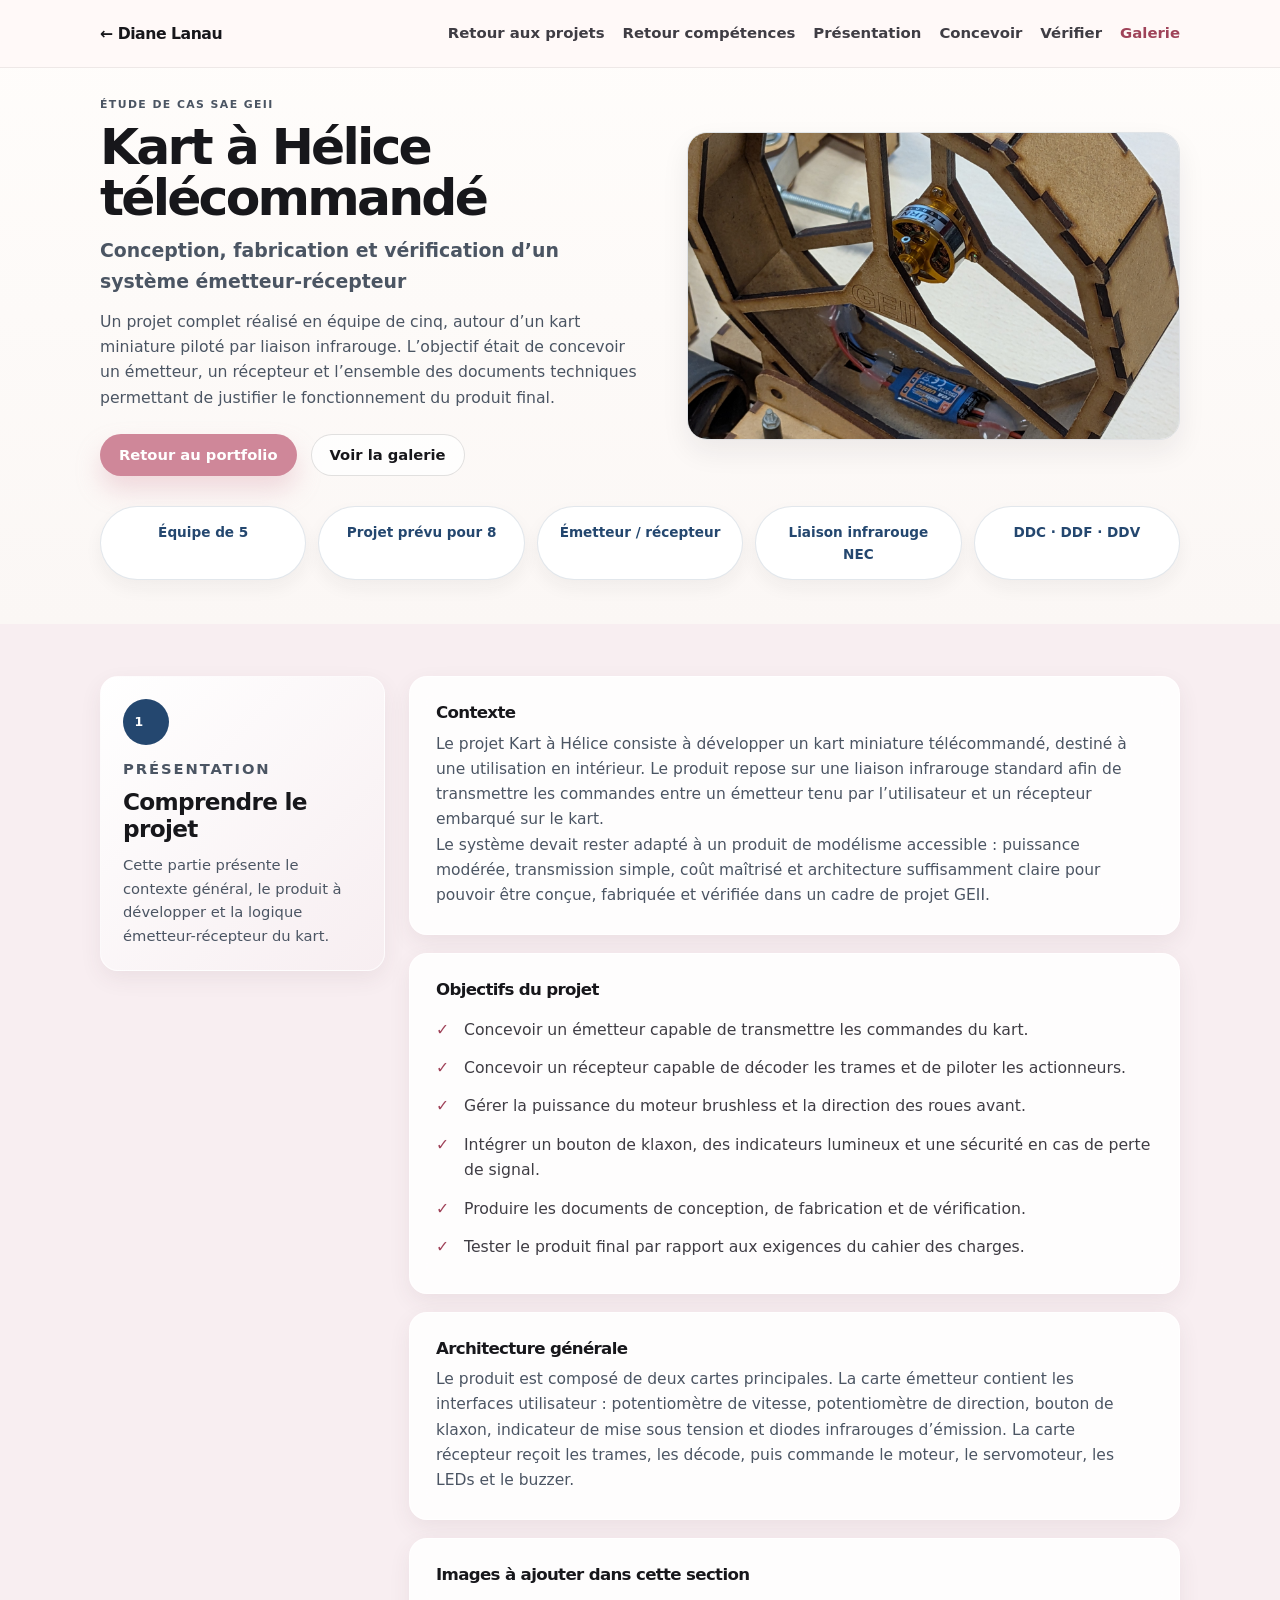
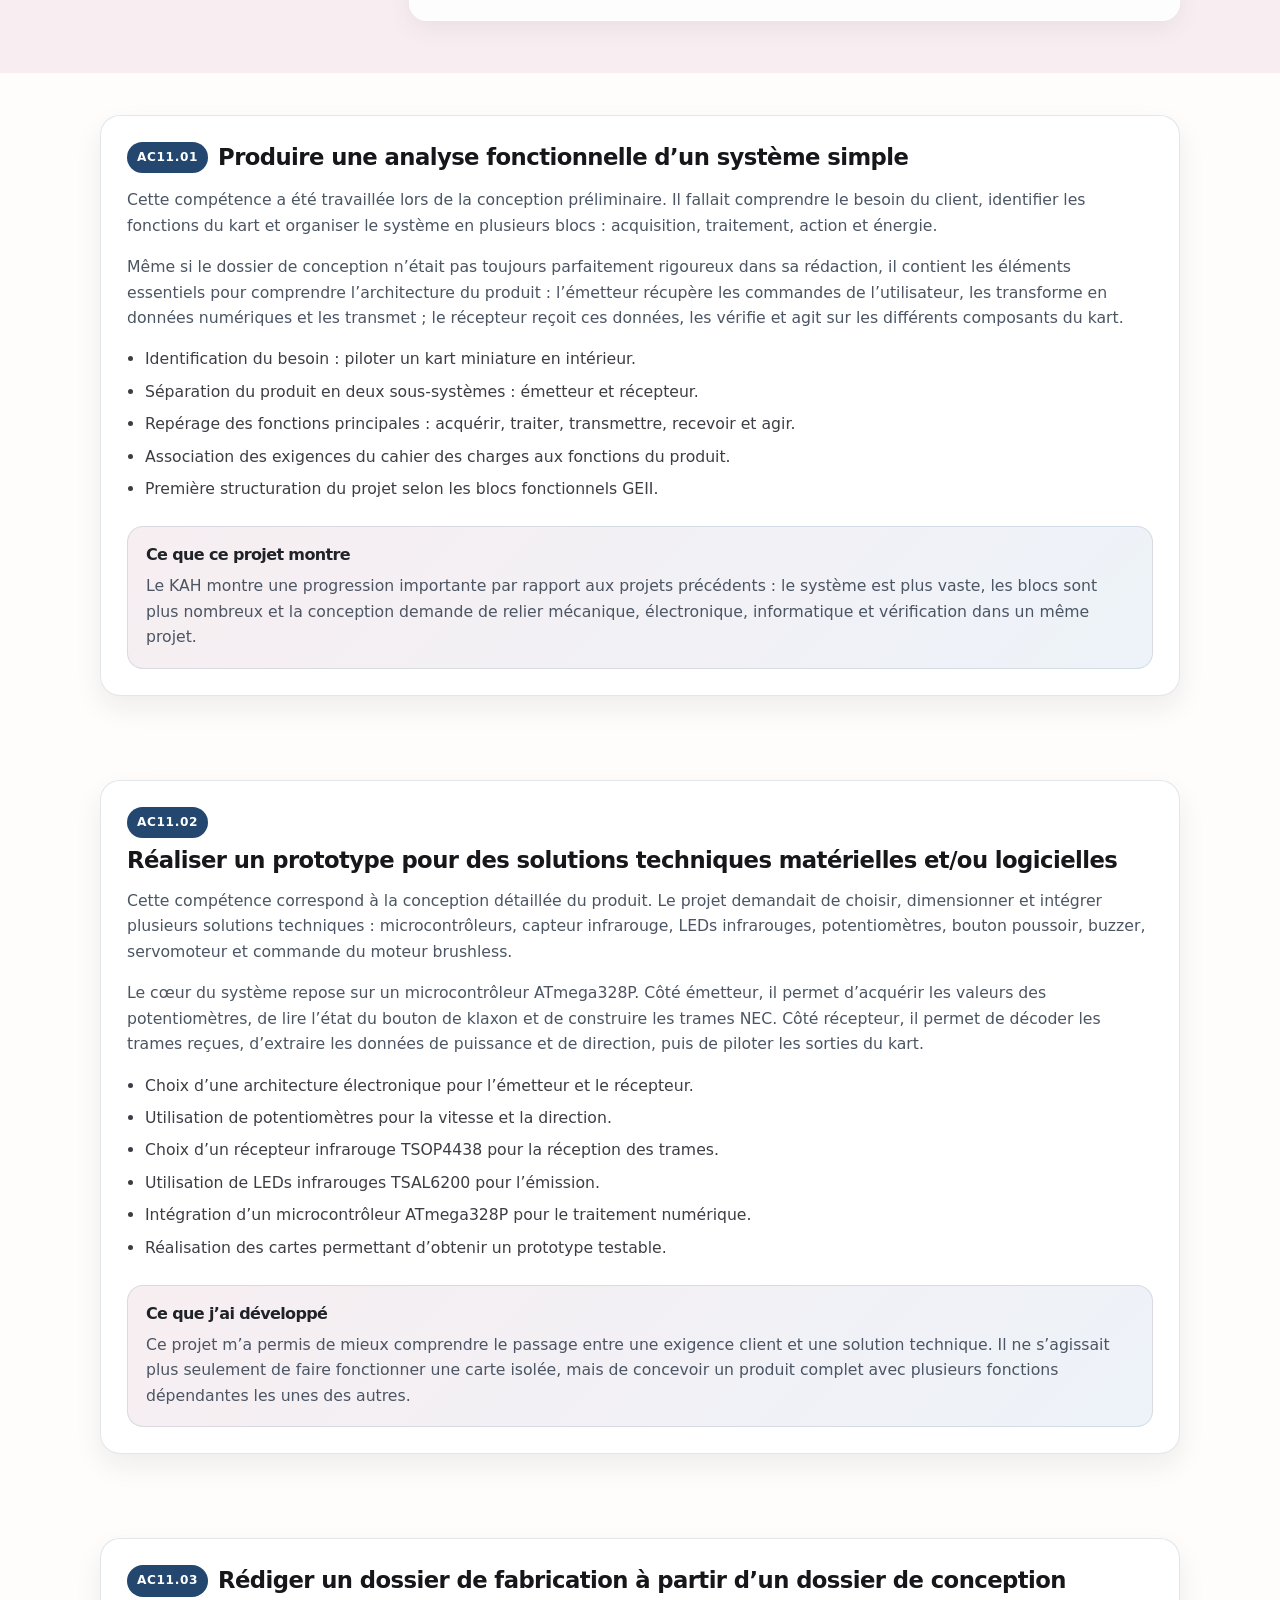
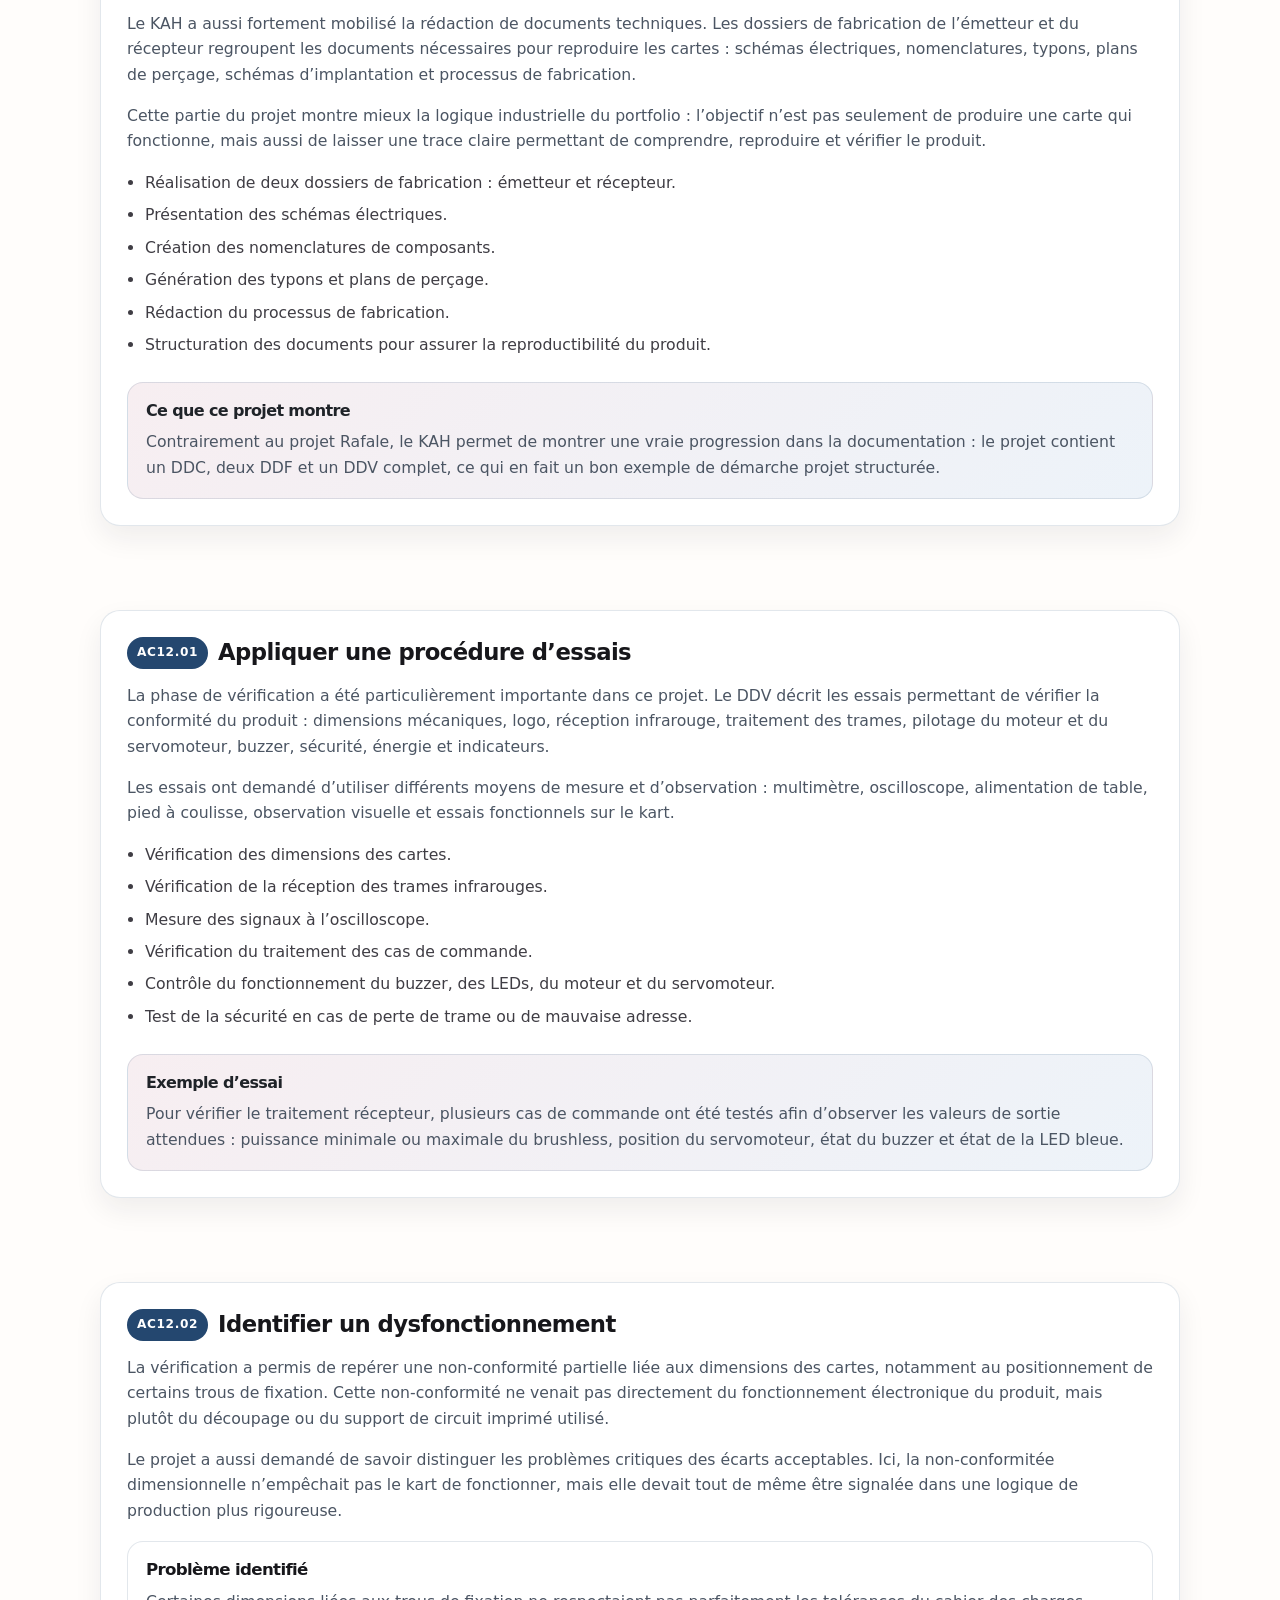
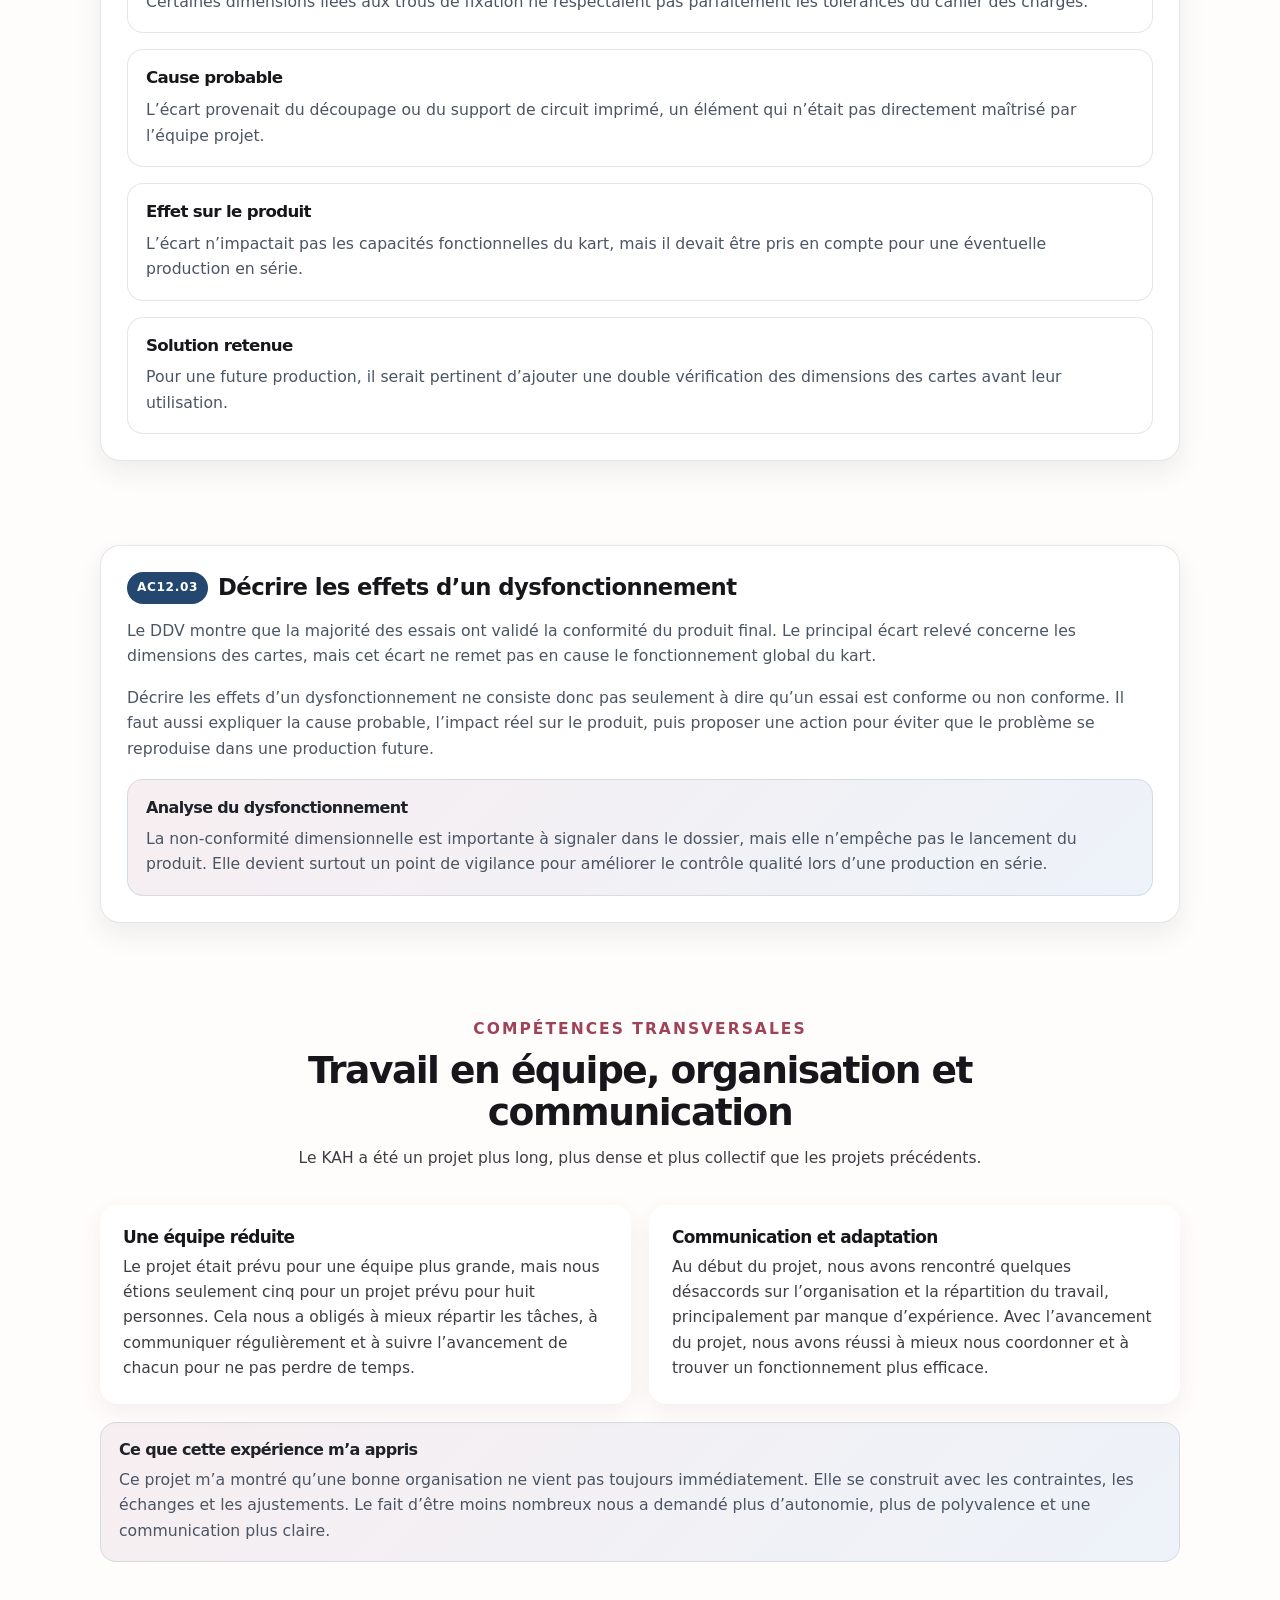
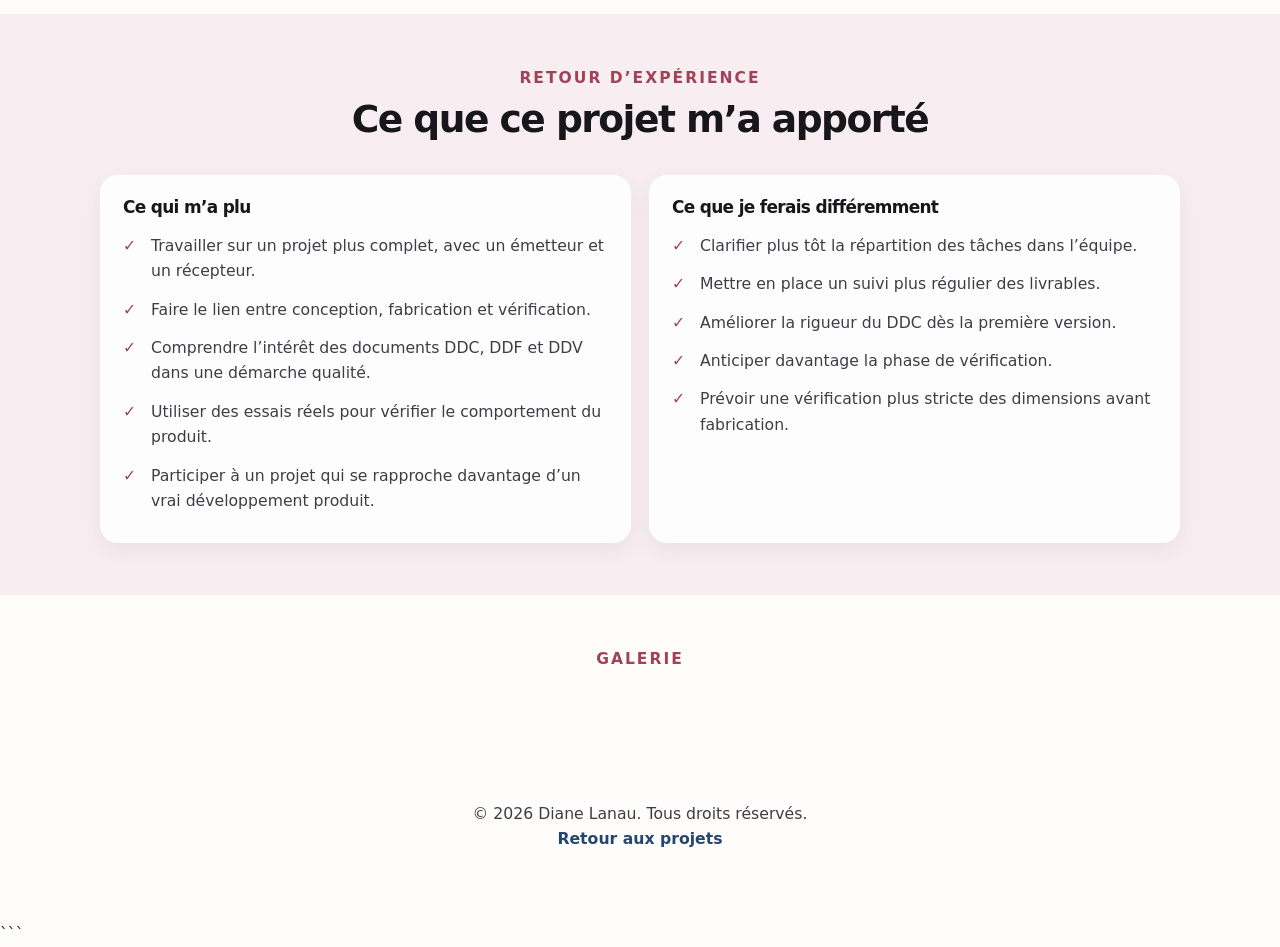
==== pages/projet-kah.html @ 077d5410 "Add files via upload" ====
﻿<!DOCTYPE html>
<html lang="fr">
<head>
  <meta charset="UTF-8" />
  <meta name="viewport" content="width=device-width, initial-scale=1.0" />
  <meta name="description" content="Projet Kart à Hélice - Portfolio Diane Lanau BUT GEII." />
  <title>Kart à Hélice | Diane Lanau</title>
  <link rel="stylesheet" href="../style.css" />
  <script defer src="../script.js"></script>

  <style>
    :root {
      --fond-page: #fffdfb;
      --fond-doux: #fbf7f5;
      --fond-carte: #ffffff;
      --rose-poudre: #d7a7b3;
      --rose-poudre-clair: #f7eef1;
      --rose-poudre-fonce: #ad6f7f;
      --bleu-geii: #24476f;
      --bleu-geii-clair: #edf3f9;
      --texte-principal: #1f2328;
      --texte-secondaire: #4b5563;
      --bordure: rgba(36, 71, 111, 0.13);
      --ombre: 0 12px 28px rgba(31, 35, 40, 0.07);
      --radius-grand: 20px;
      --radius-moyen: 16px;
    }

    html {
      scroll-behavior: smooth;
    }

    body.project-page {
      color: var(--texte-principal);
      background: var(--fond-page);
      line-height: 1.62;
    }

    .project-hero {
      padding: 96px 0 44px;
      background: linear-gradient(180deg, #fffdfb 0%, #fbf7f5 100%);
    }

    .project-hero-grid {
      align-items: center;
    }

    .project-hero h1 {
      font-size: clamp(2rem, 4vw, 3.15rem);
      line-height: 1.02;
      letter-spacing: -0.055em;
      margin-bottom: 12px;
    }

    .project-hero p {
      color: var(--texte-secondaire);
    }

    .project-cover {
      border-radius: var(--radius-grand);
      border: 1px solid var(--bordure);
      box-shadow: var(--ombre);
      max-height: 390px;
      object-fit: cover;
      width: 100%;
    }

    .summary-grid {
      margin-top: 30px;
      display: grid;
      grid-template-columns: repeat(5, minmax(0, 1fr));
      gap: 12px;
    }

    .summary-card {
      padding: 14px 16px;
      border-radius: 999px;
      background: white;
      border: 1px solid var(--bordure);
      color: var(--bleu-geii);
      font-size: 0.85rem;
      font-weight: 800;
      text-align: center;
      box-shadow: 0 8px 18px rgba(31, 35, 40, 0.05);
    }

    .case-section {
      padding: 52px 0;
    }

    .anchor-section,
    .skill-section {
      scroll-margin-top: 90px;
    }

    .case-grid {
      display: grid;
      grid-template-columns: 285px 1fr;
      gap: 24px;
      align-items: start;
    }

    .case-sidebar {
      position: sticky;
      top: 92px;
      padding: 22px;
      background: linear-gradient(135deg, #ffffff, var(--rose-poudre-clair));
    }

    .case-sidebar .number {
      display: inline-flex;
      margin-bottom: 12px;
      padding: 7px 12px;
      border-radius: 999px;
      background: var(--bleu-geii);
      color: white;
      font-weight: 900;
      font-size: 0.78rem;
      letter-spacing: 0.04em;
    }

    .case-sidebar h2 {
      font-size: clamp(1.15rem, 2vw, 1.45rem);
      line-height: 1.18;
      letter-spacing: -0.03em;
      margin-bottom: 10px;
    }

    .case-sidebar p {
      color: var(--texte-secondaire);
      font-size: 0.92rem;
    }

    .case-content {
      display: grid;
      gap: 18px;
    }

    .case-content > .card,
    .section-card {
      padding: 26px;
    }

    .case-content h3,
    .section-card h3 {
      font-size: 1.04rem;
      line-height: 1.25;
      margin-bottom: 8px;
    }

    .case-content p,
    .section-card p,
    .compact-list,
    .action-list {
      color: var(--texte-secondaire);
    }

    .section {
      padding: 42px 0;
    }

    .project-container {
      width: min(1080px, calc(100% - 36px));
      margin: 0 auto;
    }

    .section-card {
      border: 1px solid var(--bordure);
      box-shadow: var(--ombre);
      border-radius: var(--radius-grand);
      background: white;
    }

    .skill-title {
      display: flex;
      flex-wrap: wrap;
      align-items: center;
      gap: 10px;
      margin-bottom: 14px;
    }

    .skill-code {
      display: inline-flex;
      padding: 6px 10px;
      border-radius: 999px;
      background: var(--bleu-geii);
      color: white;
      font-size: 0.76rem;
      font-weight: 900;
      letter-spacing: 0.05em;
    }

    .skill-title h2 {
      font-size: clamp(1.1rem, 2vw, 1.42rem);
      letter-spacing: -0.025em;
      margin: 0;
    }

    .content-flow {
      display: grid;
      gap: 16px;
    }

    .compact-list {
      margin: 0;
      padding-left: 18px;
    }

    .compact-list li,
    .action-list li {
      margin-bottom: 7px;
    }

    .evidence-box {
      margin-top: 18px;
      padding: 18px;
      border-radius: var(--radius-moyen);
      border: 1px solid var(--bordure);
      background: linear-gradient(135deg, var(--rose-poudre-clair), var(--bleu-geii-clair));
    }

    .evidence-box h3 {
      margin: 0 0 8px;
      font-size: 1rem;
      color: var(--texte-principal);
    }

    .evidence-box p {
      margin: 0;
      color: var(--texte-secondaire);
    }

    .problem-solution {
      display: grid;
      gap: 16px;
      margin-top: 18px;
    }

    .problem-solution article {
      border: 1px solid var(--bordure);
      border-radius: var(--radius-moyen);
      padding: 18px;
      background: #fff;
    }

    .image-row,
    .image-suggestions {
      display: grid;
      grid-template-columns: repeat(3, minmax(0, 1fr));
      gap: 14px;
      margin-top: 22px;
    }

    .photo-slot {
      margin: 0;
      border-radius: var(--radius-moyen);
      overflow: hidden;
      border: 1px solid var(--bordure);
      background: #fff;
    }

    .photo-slot img {
      display: block;
      width: 100%;
      height: 150px;
      object-fit: cover;
    }

    .photo-slot figcaption {
      padding: 10px 12px;
      color: var(--texte-secondaire);
      font-size: 0.86rem;
    }

    .image-placeholder {
      min-height: 150px;
      border-radius: var(--radius-moyen);
      border: 1px dashed rgba(36, 71, 111, 0.24);
      background: linear-gradient(135deg, rgba(247, 238, 241, 0.7), rgba(237, 243, 249, 0.75));
      display: grid;
      place-items: center;
      text-align: center;
      padding: 16px;
      color: var(--texte-secondaire);
      font-size: 0.9rem;
    }

    .two-soft-columns,
    .transversal-grid,
    .retrospective-grid {
      display: grid;
      grid-template-columns: 1fr 1fr;
      gap: 18px;
    }

    .gallery {
      display: grid;
      grid-template-columns: repeat(3, minmax(0, 1fr));
      gap: 14px;
    }

    .gallery .image-placeholder {
      min-height: 170px;
    }

    .section-heading.center {
      text-align: center;
      margin-left: auto;
      margin-right: auto;
    }

    .page-footer {
      padding: 42px 0 70px;
      text-align: center;
    }

    .page-footer a {
      color: var(--bleu-geii);
      font-weight: 800;
      text-decoration: none;
    }

    .page-footer a:hover {
      color: var(--rose-poudre-fonce);
    }

    @media (max-width: 900px) {
      .case-grid,
      .image-row,
      .image-suggestions,
      .two-soft-columns,
      .transversal-grid,
      .retrospective-grid,
      .gallery,
      .summary-grid {
        grid-template-columns: 1fr;
      }

      .case-sidebar {
        position: static;
      }

      .project-hero {
        padding-top: 80px;
      }
    }
  </style>
</head>

<body class="project-page">
  <header class="site-header">
    <nav class="navbar container" aria-label="Navigation page projet">
      <a class="logo" href="../index.html#accueil">← Diane Lanau</a>

      <button class="burger" aria-label="Ouvrir le menu" aria-expanded="false">
        <span></span>
        <span></span>
        <span></span>
      </button>

      <ul class="nav-links">
        <li><a href="../index.html#projets">Retour aux projets</a></li>
        <li><a href="../index.html#competences">Retour compétences</a></li>
        <li><a href="#presentation">Présentation</a></li>
        <li><a href="#kah-ac1101">Concevoir</a></li>
        <li><a href="#kah-ac1201">Vérifier</a></li>
        <li><a href="#galerie">Galerie</a></li>
      </ul>
    </nav>
  </header>

  <main>
    <!-- =========================
         HERO PAGE PROJET
    ========================== -->
    <section class="project-hero">
      <div class="container project-hero-grid reveal">
        <div>
          <p class="eyebrow">Étude de cas SAE GEII</p>

          <h1>Kart à Hélice télécommandé</h1>

          <p class="hero-subtitle">
            Conception, fabrication et vérification d’un système émetteur-récepteur
          </p>

          <p>
            Un projet complet réalisé en équipe de cinq, autour d’un kart miniature piloté par liaison infrarouge.
            L’objectif était de concevoir un émetteur, un récepteur et l’ensemble des documents techniques
            permettant de justifier le fonctionnement du produit final.
          </p>

          <div class="hero-actions">
            <a class="btn btn-primary" href="../index.html#projets">Retour au portfolio</a>
            <a class="btn btn-secondary" href="#galerie">Voir la galerie</a>
          </div>
        </div>

        <img
          class="project-cover"
          src="../assets/images/photos/project-kart-card.jpg"
          alt="Image principale du projet Kart à Hélice"
        />
      </div>

      <div class="container summary-grid reveal">
        <div class="summary-card">Équipe de 5</div>
        <div class="summary-card">Projet prévu pour 8</div>
        <div class="summary-card">Émetteur / récepteur</div>
        <div class="summary-card">Liaison infrarouge NEC</div>
        <div class="summary-card">DDC · DDF · DDV</div>
      </div>
    </section>

    <!-- =========================
         1. PRÉSENTATION
    ========================== -->
    <section id="presentation" class="case-section">
      <div class="container case-grid reveal">
        <aside class="case-sidebar card">
          <span class="number">1</span>
          <p class="eyebrow">Présentation</p>
          <h2>Comprendre le projet</h2>
          <p>
            Cette partie présente le contexte général, le produit à développer
            et la logique émetteur-récepteur du kart.
          </p>
        </aside>

        <div class="case-content">
          <article class="card">
            <h3>Contexte</h3>

            <p>
              Le projet Kart à Hélice consiste à développer un kart miniature télécommandé, destiné à une utilisation
              en intérieur. Le produit repose sur une liaison infrarouge standard afin de transmettre les commandes
              entre un émetteur tenu par l’utilisateur et un récepteur embarqué sur le kart.
            </p>

            <p>
              Le système devait rester adapté à un produit de modélisme accessible : puissance modérée, transmission
              simple, coût maîtrisé et architecture suffisamment claire pour pouvoir être conçue, fabriquée et vérifiée
              dans un cadre de projet GEII.
            </p>
          </article>

          <article class="card">
            <h3>Objectifs du projet</h3>

            <ul class="action-list">
              <li>Concevoir un émetteur capable de transmettre les commandes du kart.</li>
              <li>Concevoir un récepteur capable de décoder les trames et de piloter les actionneurs.</li>
              <li>Gérer la puissance du moteur brushless et la direction des roues avant.</li>
              <li>Intégrer un bouton de klaxon, des indicateurs lumineux et une sécurité en cas de perte de signal.</li>
              <li>Produire les documents de conception, de fabrication et de vérification.</li>
              <li>Tester le produit final par rapport aux exigences du cahier des charges.</li>
            </ul>
          </article>

          <article class="card">
            <h3>Architecture générale</h3>

            <p>
              Le produit est composé de deux cartes principales. La carte émetteur contient les interfaces utilisateur :
              potentiomètre de vitesse, potentiomètre de direction, bouton de klaxon, indicateur de mise sous tension
              et diodes infrarouges d’émission. La carte récepteur reçoit les trames, les décode, puis commande
              le moteur, le servomoteur, les LEDs et le buzzer.
            </p>
          </article>

          <article class="card">
            <h3>Images à ajouter dans cette section</h3>

            
          </article>
        </div>
      </div>
    </section>

    <!-- =========================
         AC11.01
    ========================== -->
    <section class="section skill-section" id="kah-ac1101">
      <div class="project-container">
        <article class="section-card">
          <div class="skill-title">
            <span class="skill-code">AC11.01</span>
            <h2>Produire une analyse fonctionnelle d’un système simple</h2>
          </div>

          <div class="content-flow">
            <p>
              Cette compétence a été travaillée lors de la conception préliminaire. Il fallait comprendre
              le besoin du client, identifier les fonctions du kart et organiser le système en plusieurs blocs :
              acquisition, traitement, action et énergie.
            </p>

            <p>
              Même si le dossier de conception n’était pas toujours parfaitement rigoureux dans sa rédaction,
              il contient les éléments essentiels pour comprendre l’architecture du produit : l’émetteur récupère
              les commandes de l’utilisateur, les transforme en données numériques et les transmet ; le récepteur
              reçoit ces données, les vérifie et agit sur les différents composants du kart.
            </p>

            <ul class="compact-list">
              <li>Identification du besoin : piloter un kart miniature en intérieur.</li>
              <li>Séparation du produit en deux sous-systèmes : émetteur et récepteur.</li>
              <li>Repérage des fonctions principales : acquérir, traiter, transmettre, recevoir et agir.</li>
              <li>Association des exigences du cahier des charges aux fonctions du produit.</li>
              <li>Première structuration du projet selon les blocs fonctionnels GEII.</li>
            </ul>
          </div>

          <div class="evidence-box">
            <h3>Ce que ce projet montre</h3>

            <p>
              Le KAH montre une progression importante par rapport aux projets précédents : le système est plus vaste,
              les blocs sont plus nombreux et la conception demande de relier mécanique, électronique, informatique
              et vérification dans un même projet.
            </p>
          </div>

         
        </article>
      </div>
    </section>

    <!-- =========================
         AC11.02
    ========================== -->
    <section class="section skill-section" id="kah-ac1102">
      <div class="project-container">
        <article class="section-card">
          <div class="skill-title">
            <span class="skill-code">AC11.02</span>
            <h2>Réaliser un prototype pour des solutions techniques matérielles et/ou logicielles</h2>
          </div>

          <div class="content-flow">
            <p>
              Cette compétence correspond à la conception détaillée du produit. Le projet demandait de choisir,
              dimensionner et intégrer plusieurs solutions techniques : microcontrôleurs, capteur infrarouge,
              LEDs infrarouges, potentiomètres, bouton poussoir, buzzer, servomoteur et commande du moteur brushless.
            </p>

            <p>
              Le cœur du système repose sur un microcontrôleur ATmega328P. Côté émetteur, il permet d’acquérir
              les valeurs des potentiomètres, de lire l’état du bouton de klaxon et de construire les trames NEC.
              Côté récepteur, il permet de décoder les trames reçues, d’extraire les données de puissance et de direction,
              puis de piloter les sorties du kart.
            </p>

            <ul class="compact-list">
              <li>Choix d’une architecture électronique pour l’émetteur et le récepteur.</li>
              <li>Utilisation de potentiomètres pour la vitesse et la direction.</li>
              <li>Choix d’un récepteur infrarouge TSOP4438 pour la réception des trames.</li>
              <li>Utilisation de LEDs infrarouges TSAL6200 pour l’émission.</li>
              <li>Intégration d’un microcontrôleur ATmega328P pour le traitement numérique.</li>
              <li>Réalisation des cartes permettant d’obtenir un prototype testable.</li>
            </ul>
          </div>

          <div class="evidence-box">
            <h3>Ce que j’ai développé</h3>

            <p>
              Ce projet m’a permis de mieux comprendre le passage entre une exigence client et une solution technique.
              Il ne s’agissait plus seulement de faire fonctionner une carte isolée, mais de concevoir un produit complet
              avec plusieurs fonctions dépendantes les unes des autres.
            </p>
          </div>

          
        </article>
      </div>
    </section>

    <!-- =========================
         AC11.03
    ========================== -->
    <section class="section skill-section" id="kah-ac1103">
      <div class="project-container">
        <article class="section-card">
          <div class="skill-title">
            <span class="skill-code">AC11.03</span>
            <h2>Rédiger un dossier de fabrication à partir d’un dossier de conception</h2>
          </div>

          <div class="content-flow">
            <p>
              Le KAH a aussi fortement mobilisé la rédaction de documents techniques. Les dossiers de fabrication
              de l’émetteur et du récepteur regroupent les documents nécessaires pour reproduire les cartes :
              schémas électriques, nomenclatures, typons, plans de perçage, schémas d’implantation et processus
              de fabrication.
            </p>

            <p>
              Cette partie du projet montre mieux la logique industrielle du portfolio : l’objectif n’est pas seulement
              de produire une carte qui fonctionne, mais aussi de laisser une trace claire permettant de comprendre,
              reproduire et vérifier le produit.
            </p>

            <ul class="compact-list">
              <li>Réalisation de deux dossiers de fabrication : émetteur et récepteur.</li>
              <li>Présentation des schémas électriques.</li>
              <li>Création des nomenclatures de composants.</li>
              <li>Génération des typons et plans de perçage.</li>
              <li>Rédaction du processus de fabrication.</li>
              <li>Structuration des documents pour assurer la reproductibilité du produit.</li>
            </ul>
          </div>

          <div class="evidence-box">
            <h3>Ce que ce projet montre</h3>

            <p>
              Contrairement au projet Rafale, le KAH permet de montrer une vraie progression dans la documentation :
              le projet contient un DDC, deux DDF et un DDV complet, ce qui en fait un bon exemple de démarche projet
              structurée.
            </p>
          </div>

          
        </article>
      </div>
    </section>

    <!-- =========================
         AC12.01
    ========================== -->
    <section class="section skill-section" id="kah-ac1201">
      <div class="project-container">
        <article class="section-card">
          <div class="skill-title">
            <span class="skill-code">AC12.01</span>
            <h2>Appliquer une procédure d’essais</h2>
          </div>

          <div class="content-flow">
            <p>
              La phase de vérification a été particulièrement importante dans ce projet. Le DDV décrit les essais
              permettant de vérifier la conformité du produit : dimensions mécaniques, logo, réception infrarouge,
              traitement des trames, pilotage du moteur et du servomoteur, buzzer, sécurité, énergie et indicateurs.
            </p>

            <p>
              Les essais ont demandé d’utiliser différents moyens de mesure et d’observation : multimètre,
              oscilloscope, alimentation de table, pied à coulisse, observation visuelle et essais fonctionnels
              sur le kart.
            </p>

            <ul class="compact-list">
              <li>Vérification des dimensions des cartes.</li>
              <li>Vérification de la réception des trames infrarouges.</li>
              <li>Mesure des signaux à l’oscilloscope.</li>
              <li>Vérification du traitement des cas de commande.</li>
              <li>Contrôle du fonctionnement du buzzer, des LEDs, du moteur et du servomoteur.</li>
              <li>Test de la sécurité en cas de perte de trame ou de mauvaise adresse.</li>
            </ul>
          </div>

          <div class="evidence-box">
            <h3>Exemple d’essai</h3>

            <p>
              Pour vérifier le traitement récepteur, plusieurs cas de commande ont été testés afin d’observer
              les valeurs de sortie attendues : puissance minimale ou maximale du brushless, position du servomoteur,
              état du buzzer et état de la LED bleue.
            </p>
          </div>

          
        </article>
      </div>
    </section>

    <!-- =========================
         AC12.02
    ========================== -->
    <section class="section skill-section" id="kah-ac1202">
      <div class="project-container">
        <article class="section-card">
          <div class="skill-title">
            <span class="skill-code">AC12.02</span>
            <h2>Identifier un dysfonctionnement</h2>
          </div>

          <div class="content-flow">
            <p>
              La vérification a permis de repérer une non-conformité partielle liée aux dimensions des cartes,
              notamment au positionnement de certains trous de fixation. Cette non-conformité ne venait pas
              directement du fonctionnement électronique du produit, mais plutôt du découpage ou du support
              de circuit imprimé utilisé.
            </p>

            <p>
              Le projet a aussi demandé de savoir distinguer les problèmes critiques des écarts acceptables.
              Ici, la non-conformitée dimensionnelle n’empêchait pas le kart de fonctionner, mais elle devait
              tout de même être signalée dans une logique de production plus rigoureuse.
            </p>
          </div>

          <div class="problem-solution">
            <article>
              <h3>Problème identifié</h3>

              <p>
                Certaines dimensions liées aux trous de fixation ne respectaient pas parfaitement les tolérances
                du cahier des charges.
              </p>
            </article>

            <article>
              <h3>Cause probable</h3>

              <p>
                L’écart provenait du découpage ou du support de circuit imprimé, un élément qui n’était pas directement
                maîtrisé par l’équipe projet.
              </p>
            </article>

            <article>
              <h3>Effet sur le produit</h3>

              <p>
                L’écart n’impactait pas les capacités fonctionnelles du kart, mais il devait être pris en compte
                pour une éventuelle production en série.
              </p>
            </article>

            <article>
              <h3>Solution retenue</h3>

              <p>
                Pour une future production, il serait pertinent d’ajouter une double vérification des dimensions
                des cartes avant leur utilisation.
              </p>
            </article>
          </div>

          
        </article>
      </div>
    </section>

    <!-- =========================
         AC12.03
    ========================== -->
    <section class="section skill-section" id="kah-ac1203">
      <div class="project-container">
        <article class="section-card">
          <div class="skill-title">
            <span class="skill-code">AC12.03</span>
            <h2>Décrire les effets d’un dysfonctionnement</h2>
          </div>

          <div class="content-flow">
            <p>
              Le DDV montre que la majorité des essais ont validé la conformité du produit final. Le principal écart
              relevé concerne les dimensions des cartes, mais cet écart ne remet pas en cause le fonctionnement global
              du kart.
            </p>

            <p>
              Décrire les effets d’un dysfonctionnement ne consiste donc pas seulement à dire qu’un essai est conforme
              ou non conforme. Il faut aussi expliquer la cause probable, l’impact réel sur le produit, puis proposer
              une action pour éviter que le problème se reproduise dans une production future.
            </p>
          </div>

          <div class="evidence-box">
            <h3>Analyse du dysfonctionnement</h3>

            <p>
              La non-conformité dimensionnelle est importante à signaler dans le dossier, mais elle n’empêche pas
              le lancement du produit. Elle devient surtout un point de vigilance pour améliorer le contrôle qualité
              lors d’une production en série.
            </p>
          </div>
        </article>
      </div>
    </section>

    <!-- =========================
         COMPÉTENCES TRANSVERSALES
    ========================== -->
    <section class="case-section" id="competences-transversales">
      <div class="container reveal">
        <div class="section-heading center">
          <p class="eyebrow">Compétences transversales</p>

          <h2>Travail en équipe, organisation et communication</h2>

          <p>
            Le KAH a été un projet plus long, plus dense et plus collectif que les projets précédents.
          </p>
        </div>

        <div class="transversal-grid">
          <article class="card">
            <h3>Une équipe réduite</h3>

            <p>
              Le projet était prévu pour une équipe plus grande, mais nous étions seulement cinq pour un projet prévu
              pour huit personnes. Cela nous a obligés à mieux répartir les tâches, à communiquer régulièrement
              et à suivre l’avancement de chacun pour ne pas perdre de temps.
            </p>
          </article>

          <article class="card">
            <h3>Communication et adaptation</h3>

            <p>
              Au début du projet, nous avons rencontré quelques désaccords sur l’organisation et la répartition du travail,
              principalement par manque d’expérience. Avec l’avancement du projet, nous avons réussi à mieux nous coordonner
              et à trouver un fonctionnement plus efficace.
            </p>
          </article>
        </div>

        <div class="evidence-box">
          <h3>Ce que cette expérience m’a appris</h3>

          <p>
            Ce projet m’a montré qu’une bonne organisation ne vient pas toujours immédiatement. Elle se construit avec
            les contraintes, les échanges et les ajustements. Le fait d’être moins nombreux nous a demandé plus d’autonomie,
            plus de polyvalence et une communication plus claire.
          </p>
        </div>
      </div>
    </section>

    <!-- =========================
         RETOUR D'EXPÉRIENCE
    ========================== -->
    <section class="case-section" id="retour-experience">
      <div class="container reveal">
        <div class="section-heading center">
          <p class="eyebrow">Retour d’expérience</p>

          <h2>Ce que ce projet m’a apporté</h2>
        </div>

        <div class="retrospective-grid">
          <article class="card">
            <h3>Ce qui m’a plu</h3>

            <ul class="action-list">
              <li>Travailler sur un projet plus complet, avec un émetteur et un récepteur.</li>
              <li>Faire le lien entre conception, fabrication et vérification.</li>
              <li>Comprendre l’intérêt des documents DDC, DDF et DDV dans une démarche qualité.</li>
              <li>Utiliser des essais réels pour vérifier le comportement du produit.</li>
              <li>Participer à un projet qui se rapproche davantage d’un vrai développement produit.</li>
            </ul>
          </article>

          <article class="card">
            <h3>Ce que je ferais différemment</h3>

            <ul class="action-list">
              <li>Clarifier plus tôt la répartition des tâches dans l’équipe.</li>
              <li>Mettre en place un suivi plus régulier des livrables.</li>
              <li>Améliorer la rigueur du DDC dès la première version.</li>
              <li>Anticiper davantage la phase de vérification.</li>
              <li>Prévoir une vérification plus stricte des dimensions avant fabrication.</li>
            </ul>
          </article>
        </div>
      </div>
    </section>

    <!-- =========================
         GALERIE
    ========================== -->
    <section class="case-section" id="galerie">
      <div class="container reveal">
        <div class="section-heading center">
          <p class="eyebrow">Galerie</p>

        

         
        </div>

      </div>
    </section>
  </main>

  <footer class="page-footer">
    <div class="container">
      <p>&copy; 2026 Diane Lanau. Tous droits réservés.</p>
      <p><a href="../index.html#projets">Retour aux projets</a></p>
    </div>
  </footer>
</body>
</html>

```
---- style.css ----
/* =========================================================
   PORTFOLIO DIANE LANAU
   Fichier CSS principal
   Pour modifier les couleurs du site, change les variables ci-dessous.
========================================================= */

:root {
  --bg: #fff8f7;
  --bg-soft: #f9eef1;
  --card: #ffffff;
  --accent: #d89aaa;
  --accent-dark: #b8667a;
  --blue-geii: #245a9b;
  --text: #26252a;
  --muted: #6f6a72;
  --line: rgba(38, 37, 42, 0.10);
  --shadow: 0 18px 45px rgba(74, 48, 63, 0.12);
  --shadow-soft: 0 12px 28px rgba(74, 48, 63, 0.08);
  --radius: 24px;
  --radius-small: 16px;
  --container: 1120px;
  --header-height: 78px;
}

* {
  box-sizing: border-box;
  margin: 0;
  padding: 0;
}

html {
  scroll-behavior: smooth;
  scroll-padding-top: calc(var(--header-height) + 20px);
}

body {
  font-family: Inter, ui-sans-serif, system-ui, -apple-system, BlinkMacSystemFont, "Segoe UI", sans-serif;
  color: var(--text);
  background: var(--bg);
  line-height: 1.65;
  overflow-x: hidden;
}

img {
  display: block;
  width: 100%;
  height: auto;
}

a {
  color: inherit;
  text-decoration: none;
}

p {
  color: var(--muted);
}

.container {
  width: min(100% - 40px, var(--container));
  margin-inline: auto;
}

.section-padding {
  padding: 110px 0;
}

.soft-bg {
  background: linear-gradient(180deg, rgba(249, 238, 241, 0.75), rgba(255, 248, 247, 0.95));
}

.card {
  background: rgba(255, 255, 255, 0.86);
  border: 1px solid rgba(255, 255, 255, 0.70);
  border-radius: var(--radius);
  box-shadow: var(--shadow-soft);
  padding: 28px;
  backdrop-filter: blur(14px);
}

.card:hover {
  transform: translateY(-4px);
  box-shadow: var(--shadow);
}

.card,
.btn,
.text-link,
.gallery-item img,
.back-to-top {
  transition: transform 0.25s ease, box-shadow 0.25s ease, background 0.25s ease, color 0.25s ease;
}

.site-header {
  position: fixed;
  top: 0;
  left: 0;
  width: 100%;
  height: var(--header-height);
  z-index: 1000;
  border-bottom: 1px solid rgba(38, 37, 42, 0.08);
  background: rgba(255, 248, 247, 0.86);
  backdrop-filter: blur(18px);
}

.navbar {
  height: 100%;
  display: flex;
  align-items: center;
  justify-content: space-between;
  gap: 24px;
}

.logo {
  font-weight: 800;
  letter-spacing: -0.03em;
  color: var(--text);
}

.nav-links {
  display: flex;
  align-items: center;
  gap: 18px;
  list-style: none;
  font-size: 0.93rem;
}

.nav-links a {
  color: var(--muted);
  font-weight: 600;
}

.nav-links a:hover,
.nav-links a.active {
  color: var(--accent-dark);
}

.burger {
  display: none;
  width: 44px;
  height: 44px;
  border: 0;
  border-radius: 999px;
  background: var(--card);
  box-shadow: var(--shadow-soft);
  cursor: pointer;
}

.burger span {
  display: block;
  width: 20px;
  height: 2px;
  margin: 5px auto;
  background: var(--text);
  border-radius: 999px;
}

.hero {
  min-height: 100vh;
  display: flex;
  align-items: center;
  padding-top: calc(var(--header-height) + 70px);
  background:
    radial-gradient(circle at 10% 20%, rgba(216, 154, 170, 0.24), transparent 30%),
    radial-gradient(circle at 80% 30%, rgba(36, 90, 155, 0.14), transparent 28%),
    var(--bg);
}

.hero-grid {
  display: grid;
  grid-template-columns: 1fr 0.9fr;
  align-items: center;
  gap: 70px;
}

.eyebrow {
  color: var(--accent-dark);
  text-transform: uppercase;
  letter-spacing: 0.16em;
  font-size: 0.78rem;
  font-weight: 800;
  margin-bottom: 10px;
}

h1,
h2,
h3 {
  line-height: 1.13;
  letter-spacing: -0.04em;
  color: var(--text);
}

h1 {
  font-size: clamp(3.2rem, 8vw, 6.6rem);
  margin-bottom: 16px;
}

h2 {
  font-size: clamp(2rem, 4vw, 3.2rem);
  margin-bottom: 18px;
}

h3 {
  font-size: 1.2rem;
  margin-bottom: 10px;
}

.hero-subtitle {
  font-size: clamp(1.1rem, 2vw, 1.45rem);
  color: var(--blue-geii);
  font-weight: 700;
  margin-bottom: 16px;
}

.hero-intro {
  max-width: 620px;
  font-size: 1.05rem;
}

.hero-actions {
  display: flex;
  flex-wrap: wrap;
  gap: 14px;
  margin-top: 34px;
}

.btn {
  display: inline-flex;
  align-items: center;
  justify-content: center;
  min-height: 48px;
  padding: 0 22px;
  border-radius: 999px;
  font-weight: 800;
  border: 1px solid transparent;
}

.btn:hover {
  transform: translateY(-2px);
}

.btn-primary {
  background: var(--accent);
  color: white;
  box-shadow: 0 14px 24px rgba(216, 154, 170, 0.34);
}

.btn-primary:hover {
  background: var(--accent-dark);
}

.btn-secondary {
  background: rgba(255, 255, 255, 0.75);
  color: var(--text);
  border-color: var(--line);
}

.hero-visual {
  position: relative;
  min-height: 500px;
  display: grid;
  place-items: center;
}

.profile-photo {
  position: relative;
  z-index: 2;
  max-width: 330px;
  border-radius: 50%;
  box-shadow: var(--shadow);
  border: 12px solid rgba(255, 255, 255, 0.80);
}

.floating-card {
  position: absolute;
  width: 150px;
  border-radius: 24px;
  box-shadow: var(--shadow-soft);
  border: 8px solid rgba(255, 255, 255, 0.82);
  background: var(--card);
}

.floating-card-1 {
  left: 0;
  top: 50px;
  transform: rotate(-8deg);
}

.floating-card-2 {
  right: 0;
  top: 80px;
  transform: rotate(7deg);
}

.floating-card-3 {
  right: 70px;
  bottom: 30px;
  transform: rotate(-4deg);
}

.two-columns {
  display: grid;
  grid-template-columns: 0.8fr 1.2fr;
  gap: 42px;
  align-items: center;
}

.image-frame img {
  border-radius: var(--radius);
  box-shadow: var(--shadow-soft);
}

.intro-card p + p {
  margin-top: 14px;
}

.mini-stats {
  display: grid;
  grid-template-columns: repeat(3, 1fr);
  gap: 12px;
  margin-top: 24px;
}

.mini-stats div {
  padding: 16px;
  border-radius: var(--radius-small);
  background: var(--bg-soft);
}

.mini-stats strong,
.mini-stats span {
  display: block;
}

.mini-stats span {
  color: var(--muted);
  font-size: 0.9rem;
}

.section-heading {
  max-width: 720px;
  margin-bottom: 42px;
}

.section-heading.center {
  text-align: center;
  margin-inline: auto;
}

.card-grid {
  display: grid;
  gap: 24px;
}

.three-cols {
  grid-template-columns: repeat(3, 1fr);
}

.two-cols {
  grid-template-columns: repeat(2, 1fr);
}

.feature-card img,
.volunteer-card img,
.project-card img {
  border-radius: 18px;
  margin-bottom: 20px;
  aspect-ratio: 4 / 3;
  object-fit: cover;
}

.interest-card {
  display: grid;
  grid-template-columns: 160px 1fr;
  gap: 24px;
  align-items: center;
}

.interest-card img {
  border-radius: 20px;
  aspect-ratio: 1;
  object-fit: cover;
}

.tag {
  color: var(--blue-geii);
  font-weight: 800;
  margin-bottom: 8px;
}

.timeline {
  position: relative;
  display: grid;
  gap: 24px;
  padding-left: 28px;
}

.timeline::before {
  content: "";
  position: absolute;
  left: 6px;
  top: 10px;
  bottom: 10px;
  width: 2px;
  background: linear-gradient(var(--accent), var(--blue-geii));
}

.timeline-item {
  position: relative;
}

.timeline-item::before {
  content: "";
  position: absolute;
  left: -31px;
  top: 34px;
  width: 14px;
  height: 14px;
  border-radius: 50%;
  background: var(--accent);
  border: 4px solid var(--bg-soft);
}

.timeline-date {
  display: inline-flex;
  padding: 6px 12px;
  margin-bottom: 12px;
  border-radius: 999px;
  background: rgba(36, 90, 155, 0.10);
  color: var(--blue-geii);
  font-size: 0.86rem;
  font-weight: 800;
}

.project-card {
  padding: 0;
  overflow: hidden;
}

.project-card img {
  border-radius: 0;
  margin-bottom: 0;
}

.project-content {
  padding: 24px;
}

.text-link {
  display: inline-flex;
  margin-top: 18px;
  color: var(--accent-dark);
  font-weight: 900;
}

.text-link:hover {
  transform: translateX(3px);
}

.disabled-link {
  color: var(--muted);
  cursor: not-allowed;
}

.muted-card {
  opacity: 0.82;
}

.skills-grid {
  display: grid;
  grid-template-columns: repeat(3, 1fr);
  gap: 24px;
}

.skill-card p {
  min-height: 78px;
}

.progress {
  height: 10px;
  border-radius: 999px;
  background: rgba(216, 154, 170, 0.20);
  overflow: hidden;
  margin-top: 18px;
}

.progress span {
  display: block;
  width: var(--level);
  height: 100%;
  border-radius: inherit;
  background: linear-gradient(90deg, var(--accent), var(--blue-geii));
}

.contact-section {
  background:
    radial-gradient(circle at 20% 20%, rgba(216, 154, 170, 0.22), transparent 30%),
    radial-gradient(circle at 80% 80%, rgba(36, 90, 155, 0.14), transparent 30%),
    var(--bg);
}

.contact-card {
  text-align: center;
  max-width: 720px;
  margin-inline: auto;
}

.contact-links {
  display: flex;
  flex-wrap: wrap;
  justify-content: center;
  gap: 14px;
  margin-top: 28px;
}

.contact-links a {
  padding: 12px 18px;
  border-radius: 999px;
  background: var(--bg-soft);
  font-weight: 800;
}

.contact-links a:hover {
  background: var(--accent);
  color: white;
}

.back-to-top {
  position: fixed;
  right: 24px;
  bottom: 24px;
  width: 46px;
  height: 46px;
  border: 0;
  border-radius: 999px;
  background: var(--accent);
  color: white;
  font-size: 1.2rem;
  font-weight: 900;
  box-shadow: var(--shadow-soft);
  cursor: pointer;
  opacity: 0;
  pointer-events: none;
  transform: translateY(12px);
  z-index: 900;
}

.back-to-top.visible {
  opacity: 1;
  pointer-events: auto;
  transform: translateY(0);
}

/* =========================================================
   PAGE PROJET
========================================================= */

.project-page {
  background: var(--bg);
}

.project-hero {
  padding-top: calc(var(--header-height) + 80px);
  padding-bottom: 60px;
  background:
    radial-gradient(circle at 15% 20%, rgba(216, 154, 170, 0.20), transparent 32%),
    radial-gradient(circle at 80% 10%, rgba(36, 90, 155, 0.15), transparent 28%),
    var(--bg);
}

.project-hero-grid {
  display: grid;
  grid-template-columns: 1.05fr 0.95fr;
  gap: 42px;
  align-items: center;
}

.project-hero h1 {
  font-size: clamp(2.4rem, 6vw, 5rem);
}

.project-cover {
  border-radius: var(--radius);
  box-shadow: var(--shadow);
}

.summary-grid {
  display: grid;
  grid-template-columns: repeat(5, 1fr);
  gap: 16px;
  margin-top: 34px;
}

.summary-card {
  padding: 18px;
  border-radius: 18px;
  background: rgba(255, 255, 255, 0.75);
  box-shadow: var(--shadow-soft);
  font-weight: 800;
  text-align: center;
  color: var(--blue-geii);
}

.case-section {
  padding: 90px 0;
}

.case-section:nth-child(even) {
  background: var(--bg-soft);
}

.case-grid {
  display: grid;
  grid-template-columns: 0.9fr 1.1fr;
  gap: 34px;
  align-items: start;
}

.case-sidebar {
  position: sticky;
  top: calc(var(--header-height) + 30px);
}

.case-sidebar .number {
  display: inline-grid;
  place-items: center;
  width: 46px;
  height: 46px;
  border-radius: 50%;
  background: var(--accent);
  color: white;
  font-weight: 900;
  margin-bottom: 16px;
}

.case-content {
  display: grid;
  gap: 24px;
}

.action-list {
  display: grid;
  gap: 10px;
  list-style: none;
  margin-top: 16px;
}

.action-list li {
  position: relative;
  padding-left: 28px;
  color: var(--muted);
}

.action-list li::before {
  content: "✓";
  position: absolute;
  left: 0;
  color: var(--accent-dark);
  font-weight: 900;
}

.image-suggestions {
  display: grid;
  grid-template-columns: repeat(3, 1fr);
  gap: 14px;
}

.image-suggestion {
  border: 1px dashed rgba(36, 90, 155, 0.32);
  border-radius: 18px;
  padding: 16px;
  background: rgba(255, 255, 255, 0.58);
  color: var(--muted);
  font-size: 0.92rem;
}

.notice-grid {
  display: grid;
  grid-template-columns: repeat(2, 1fr);
  gap: 18px;
}

.notice {
  border-left: 5px solid var(--accent);
}

.notice.solution {
  border-left-color: var(--blue-geii);
}

.retrospective-grid,
.transversal-grid {
  display: grid;
  grid-template-columns: repeat(2, 1fr);
  gap: 24px;
}

.gallery-grid {
  display: grid;
  grid-template-columns: repeat(5, 1fr);
  gap: 16px;
}

.gallery-item {
  border: 0;
  background: transparent;
  cursor: zoom-in;
  text-align: left;
}

.gallery-item img {
  border-radius: 18px;
  aspect-ratio: 1;
  object-fit: cover;
  box-shadow: var(--shadow-soft);
}

.gallery-item:hover img {
  transform: translateY(-4px);
  box-shadow: var(--shadow);
}

.gallery-item span {
  display: block;
  margin-top: 8px;
  color: var(--muted);
  font-size: 0.88rem;
}

.lightbox {
  position: fixed;
  inset: 0;
  z-index: 2000;
  display: none;
  place-items: center;
  padding: 30px;
  background: rgba(19, 18, 22, 0.78);
}

.lightbox.open {
  display: grid;
}

.lightbox-content {
  max-width: 900px;
  width: min(100%, 900px);
  background: white;
  border-radius: 24px;
  padding: 18px;
  box-shadow: var(--shadow);
}

.lightbox-content img {
  border-radius: 18px;
  max-height: 70vh;
  object-fit: contain;
}

.lightbox-caption {
  margin-top: 12px;
  text-align: center;
  font-weight: 800;
  color: var(--text);
}

.lightbox-close {
  position: absolute;
  top: 22px;
  right: 24px;
  width: 44px;
  height: 44px;
  border: 0;
  border-radius: 999px;
  background: white;
  font-size: 1.6rem;
  cursor: pointer;
}

.reveal {
  opacity: 0;
  transform: translateY(24px);
  transition: opacity 0.7s ease, transform 0.7s ease;
}

.reveal.visible {
  opacity: 1;
  transform: translateY(0);
}

@media (max-width: 980px) {
  .nav-links {
    position: fixed;
    inset: var(--header-height) 16px auto 16px;
    display: none;
    flex-direction: column;
    align-items: flex-start;
    padding: 22px;
    border-radius: 22px;
    background: rgba(255, 255, 255, 0.96);
    box-shadow: var(--shadow);
  }

  .nav-links.open {
    display: flex;
  }

  .burger {
    display: block;
  }

  .hero-grid,
  .two-columns,
  .project-hero-grid,
  .case-grid {
    grid-template-columns: 1fr;
  }

  .hero-visual {
    min-height: 430px;
  }

  .three-cols,
  .skills-grid,
  .summary-grid {
    grid-template-columns: repeat(2, 1fr);
  }

  .case-sidebar {
    position: static;
  }

  .gallery-grid {
    grid-template-columns: repeat(3, 1fr);
  }
}

@media (max-width: 720px) {
  :root {
    --header-height: 70px;
  }

  .container {
    width: min(100% - 28px, var(--container));
  }

  .section-padding,
  .case-section {
    padding: 72px 0;
  }

  .hero {
    padding-top: calc(var(--header-height) + 40px);
  }

  .hero-grid {
    gap: 34px;
  }

  .hero-visual {
    min-height: 350px;
  }

  .profile-photo {
    max-width: 230px;
    border-width: 8px;
  }

  .floating-card {
    width: 108px;
    border-width: 5px;
  }

  .floating-card-2 {
    top: 50px;
  }

  .floating-card-3 {
    right: 18px;
  }

  .two-cols,
  .three-cols,
  .skills-grid,
  .summary-grid,
  .retrospective-grid,
  .transversal-grid,
  .notice-grid,
  .image-suggestions {
    grid-template-columns: 1fr;
  }

  .interest-card {
    grid-template-columns: 1fr;
  }

  .mini-stats {
    grid-template-columns: 1fr;
  }

  .card {
    padding: 22px;
  }

  .gallery-grid {
    grid-template-columns: repeat(2, 1fr);
  }
}

@media (prefers-reduced-motion: reduce) {
  html {
    scroll-behavior: auto;
  }

  *,
  *::before,
  *::after {
    transition: none !important;
    animation: none !important;
  }
}


/* =========================================================
   AJUSTEMENTS VERSION COMPÉTENCES GEII BUT1
========================================================= */
.about-main {
  margin-bottom: 72px;
}

.about-detail-block {
  margin-top: 68px;
}

.compact-heading {
  margin-bottom: 26px;
}

.competency-grid {
  display: grid;
  grid-template-columns: repeat(2, 1fr);
  gap: 26px;
  align-items: start;
}

.competency-card {
  display: grid;
  gap: 24px;
}

.competency-header {
  display: grid;
  grid-template-columns: 70px 1fr;
  gap: 18px;
  align-items: start;
}

.competency-code {
  display: inline-grid;
  place-items: center;
  width: 58px;
  height: 58px;
  border-radius: 18px;
  background: linear-gradient(135deg, var(--accent), var(--blue-geii));
  color: white;
  font-weight: 900;
  box-shadow: var(--shadow-soft);
}

.ac-list {
  display: grid;
  gap: 12px;
}

.ac-item {
  border: 1px solid var(--line);
  border-radius: 18px;
  background: rgba(255, 255, 255, 0.58);
  overflow: hidden;
}

.ac-item summary {
  cursor: pointer;
  padding: 16px 18px;
  font-weight: 900;
  color: var(--text);
  list-style: none;
}

.ac-item summary::-webkit-details-marker {
  display: none;
}

.ac-item summary::after {
  content: "+";
  float: right;
  color: var(--accent-dark);
  font-size: 1.2rem;
}

.ac-item[open] summary::after {
  content: "–";
}

.ac-content {
  border-top: 1px solid var(--line);
  padding: 18px;
}

.criteria-list {
  display: grid;
  gap: 9px;
  margin: 0 0 16px 0;
  padding-left: 18px;
  color: var(--muted);
}

.project-links {
  display: flex;
  flex-wrap: wrap;
  align-items: center;
  gap: 10px;
  padding-top: 14px;
  border-top: 1px dashed rgba(36, 90, 155, 0.22);
}

.project-links span {
  color: var(--muted);
  font-weight: 800;
}

.project-links a,
.return-link {
  display: inline-flex;
  align-items: center;
  min-height: 38px;
  padding: 8px 14px;
  border-radius: 999px;
  background: rgba(36, 90, 155, 0.10);
  color: var(--blue-geii);
  font-weight: 900;
}

.project-links a:hover,
.return-link:hover {
  background: var(--blue-geii);
  color: white;
  transform: translateY(-2px);
}

.return-link {
  margin-top: 18px;
}

.anchor-section,
.anchor-card {
  scroll-margin-top: calc(var(--header-height) + 24px);
}

@media (max-width: 980px) {
  .competency-grid {
    grid-template-columns: 1fr;
  }
}

@media (max-width: 720px) {
  .competency-header {
    grid-template-columns: 1fr;
  }

  .competency-code {
    width: 52px;
    height: 52px;
  }
}

/* =========================================================
   VERSION V3 — RENDU PLUS CONDENSÉ ET PLUS LISIBLE
   Objectif : titres moins grands, texte plus sombre, sections moins diluées.
========================================================= */
:root {
  --bg: #fffaf8;
  --bg-soft: #f8eef1;
  --card: #ffffff;
  --accent: #cf8799;
  --accent-dark: #9f4359;
  --blue-geii: #1f4f8c;
  --text: #17171b;
  --muted: #3f3d44;
  --line: rgba(23, 23, 27, 0.13);
  --shadow: 0 14px 34px rgba(74, 48, 63, 0.11);
  --shadow-soft: 0 8px 22px rgba(74, 48, 63, 0.075);
  --radius: 18px;
  --radius-small: 12px;
  --header-height: 68px;
}

body {
  line-height: 1.52;
  font-size: 0.98rem;
  color: var(--text);
}

p, li {
  color: var(--muted);
}

.container {
  width: min(100% - 44px, 1080px);
}

.section-padding {
  padding: 76px 0;
}

.case-section {
  padding: 64px 0;
}

.hero {
  min-height: auto;
  padding-top: calc(var(--header-height) + 68px);
  padding-bottom: 68px;
}

.hero-grid {
  gap: 48px;
}

h1 {
  font-size: clamp(2.45rem, 6vw, 4.6rem);
  margin-bottom: 12px;
}

h2 {
  font-size: clamp(1.55rem, 3vw, 2.35rem);
  margin-bottom: 12px;
}

h3 {
  font-size: 1.06rem;
  margin-bottom: 8px;
}

.hero-subtitle {
  font-size: clamp(1rem, 1.6vw, 1.18rem);
  margin-bottom: 12px;
}

.hero-intro,
.section-heading p,
.card p {
  font-size: 0.97rem;
}

.eyebrow {
  font-size: 0.68rem;
  letter-spacing: 0.13em;
  margin-bottom: 7px;
}

.card {
  padding: 22px;
  border-radius: var(--radius);
}

.card:hover {
  transform: translateY(-2px);
}

.btn {
  min-height: 42px;
  padding: 0 18px;
  font-size: 0.92rem;
}

.hero-actions {
  margin-top: 24px;
}

.hero-visual {
  min-height: 385px;
}

.profile-photo {
  max-width: 280px;
}

.floating-card {
  width: 128px;
}

.section-heading {
  max-width: 760px;
  margin-bottom: 34px;
}

.section-heading.center {
  margin-inline: auto;
}

.card-grid {
  gap: 18px;
}

.two-columns,
.case-grid {
  gap: 28px;
}

.about-main {
  margin-bottom: 44px;
}

.about-detail-block {
  margin-top: 42px;
}

.compact-heading {
  margin-bottom: 18px;
}

.feature-card img,
.volunteer-card img,
.project-card img {
  aspect-ratio: 16 / 10;
  object-fit: cover;
  border-radius: 14px;
  margin-bottom: 14px;
}

.interest-card img {
  aspect-ratio: 4 / 3;
  object-fit: cover;
  border-radius: 14px;
}

.image-frame img,
.project-cover {
  object-fit: cover;
}

.image-frame img {
  aspect-ratio: 4 / 5;
  border-radius: 18px;
}

.project-cover {
  aspect-ratio: 16 / 10;
  border-radius: 20px;
}

.timeline {
  gap: 18px;
}

.timeline-item {
  padding: 20px 22px;
}

.timeline-date,
.tag {
  color: var(--accent-dark);
}

.competency-grid {
  gap: 20px;
}

.competency-card {
  gap: 16px;
}

.competency-header {
  grid-template-columns: 56px 1fr;
  gap: 14px;
}

.competency-code {
  width: 48px;
  height: 48px;
  border-radius: 14px;
  font-size: 0.95rem;
}

.ac-list {
  gap: 9px;
}

.ac-item {
  border-radius: 14px;
}

.ac-item summary {
  padding: 13px 15px;
  font-size: 0.91rem;
  line-height: 1.35;
}

.ac-content {
  padding: 14px 16px;
}

.criteria-list {
  gap: 6px;
  font-size: 0.9rem;
  margin-bottom: 12px;
}

.project-links {
  padding-top: 10px;
}

.project-links a,
.return-link {
  min-height: 34px;
  padding: 7px 12px;
  font-size: 0.86rem;
}

.case-sidebar {
  top: calc(var(--header-height) + 18px);
}

.case-sidebar .number {
  font-size: 0.85rem;
}

.action-list {
  gap: 6px;
}

.image-suggestions {
  gap: 12px;
}

.image-suggestion,
.photo-slot {
  min-height: auto;
  padding: 0;
  border-radius: 14px;
  border: 1px solid var(--line);
  background: #fff;
  overflow: hidden;
}

.photo-slot img {
  aspect-ratio: 16 / 10;
  object-fit: cover;
  border-bottom: 1px solid var(--line);
}

.photo-slot figcaption,
.image-suggestion {
  display: block;
  padding: 10px 12px;
  color: var(--muted);
  font-size: 0.9rem;
  font-weight: 800;
}

.notice-grid,
.retrospective-grid,
.transversal-grid {
  gap: 18px;
}

.gallery-grid {
  gap: 14px;
}

.gallery-item {
  border-radius: 16px;
}

.gallery-item img {
  aspect-ratio: 4 / 3;
  object-fit: cover;
}

.gallery-item span {
  padding: 10px 12px;
  font-size: 0.9rem;
}

.summary-grid {
  gap: 12px;
}

.summary-card {
  padding: 14px 16px;
  border-radius: 14px;
  font-size: 0.9rem;
}

.contact-card {
  max-width: 760px;
  margin-inline: auto;
}

@media (max-width: 980px) {
  .section-padding,
  .case-section {
    padding: 60px 0;
  }

  .hero-grid {
    gap: 30px;
  }
}

@media (max-width: 720px) {
  :root {
    --header-height: 64px;
  }

  .container {
    width: min(100% - 28px, 1080px);
  }

  .section-padding,
  .case-section {
    padding: 50px 0;
  }

  .hero {
    padding-top: calc(var(--header-height) + 36px);
    padding-bottom: 48px;
  }

  .hero-visual {
    min-height: 310px;
  }

  .profile-photo {
    max-width: 220px;
  }

  .floating-card {
    width: 92px;
  }

  .card {
    padding: 18px;
  }

  .section-heading {
    margin-bottom: 24px;
  }
}
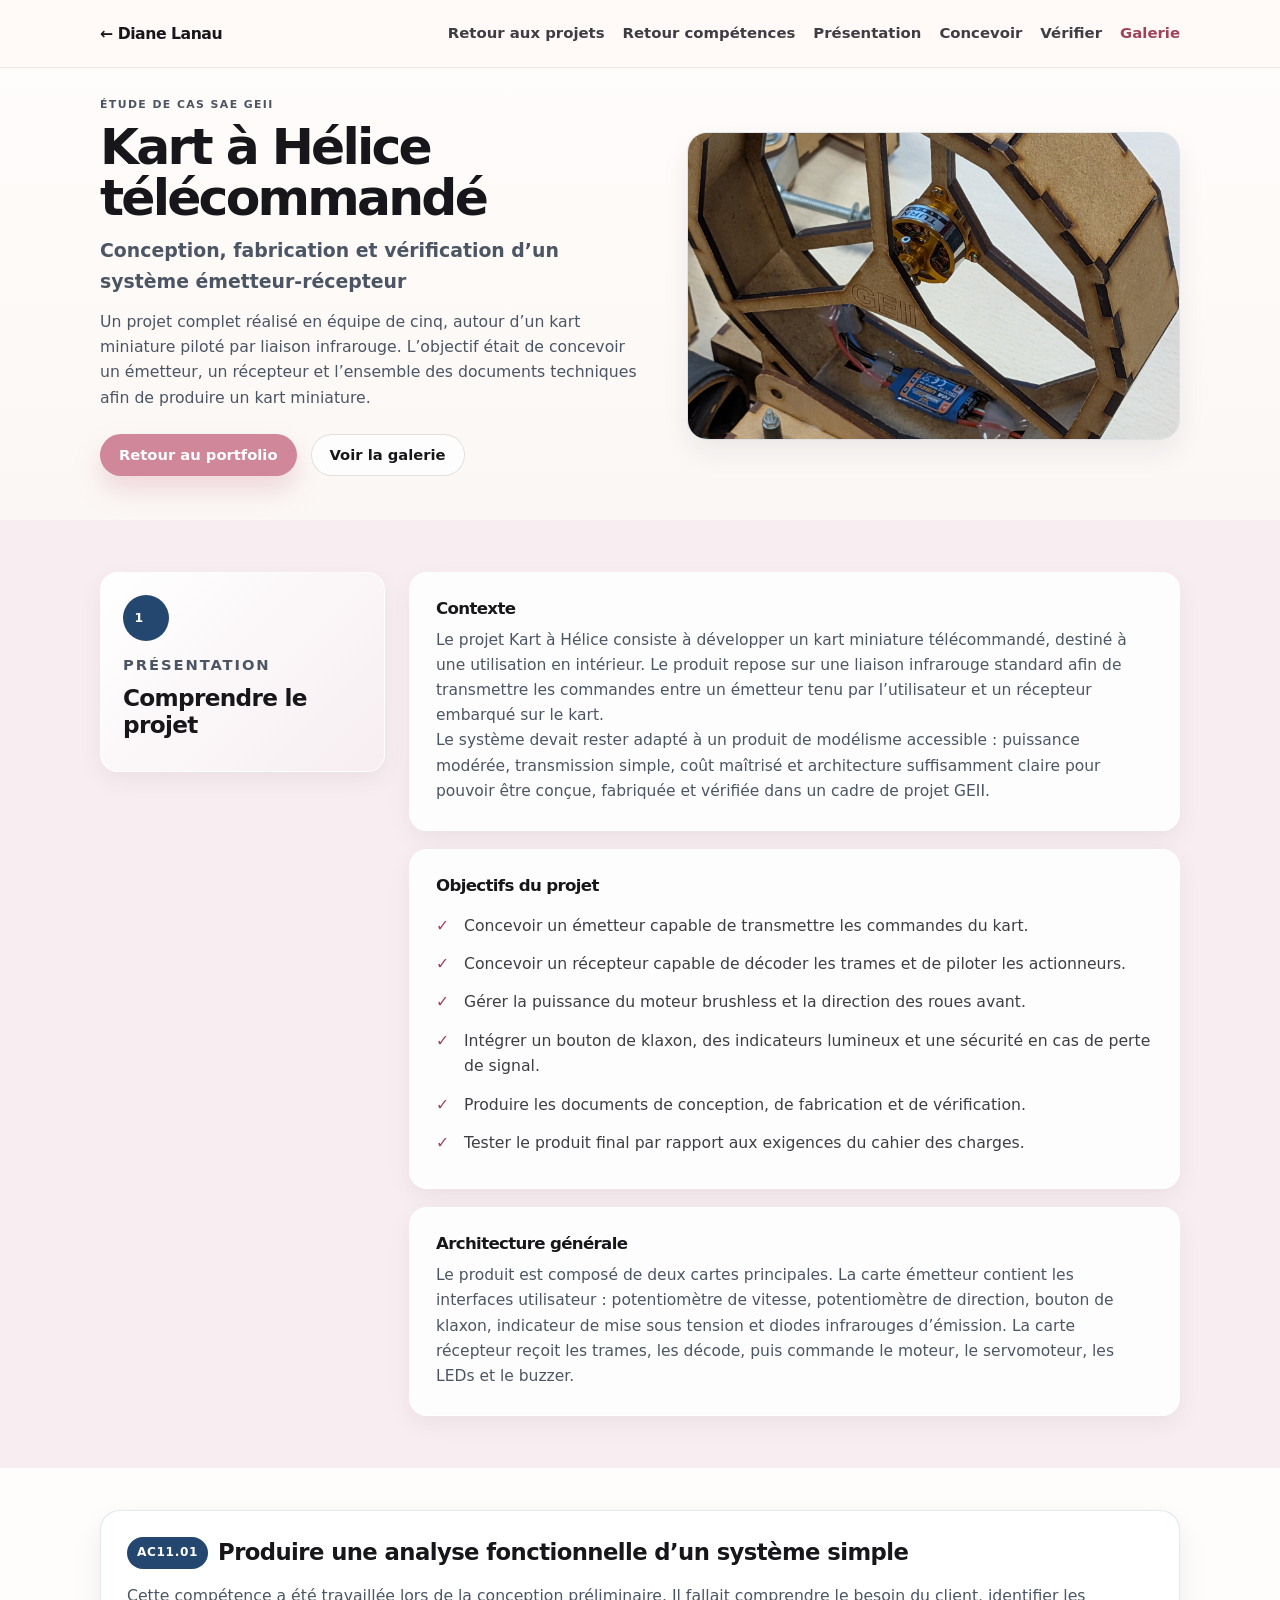
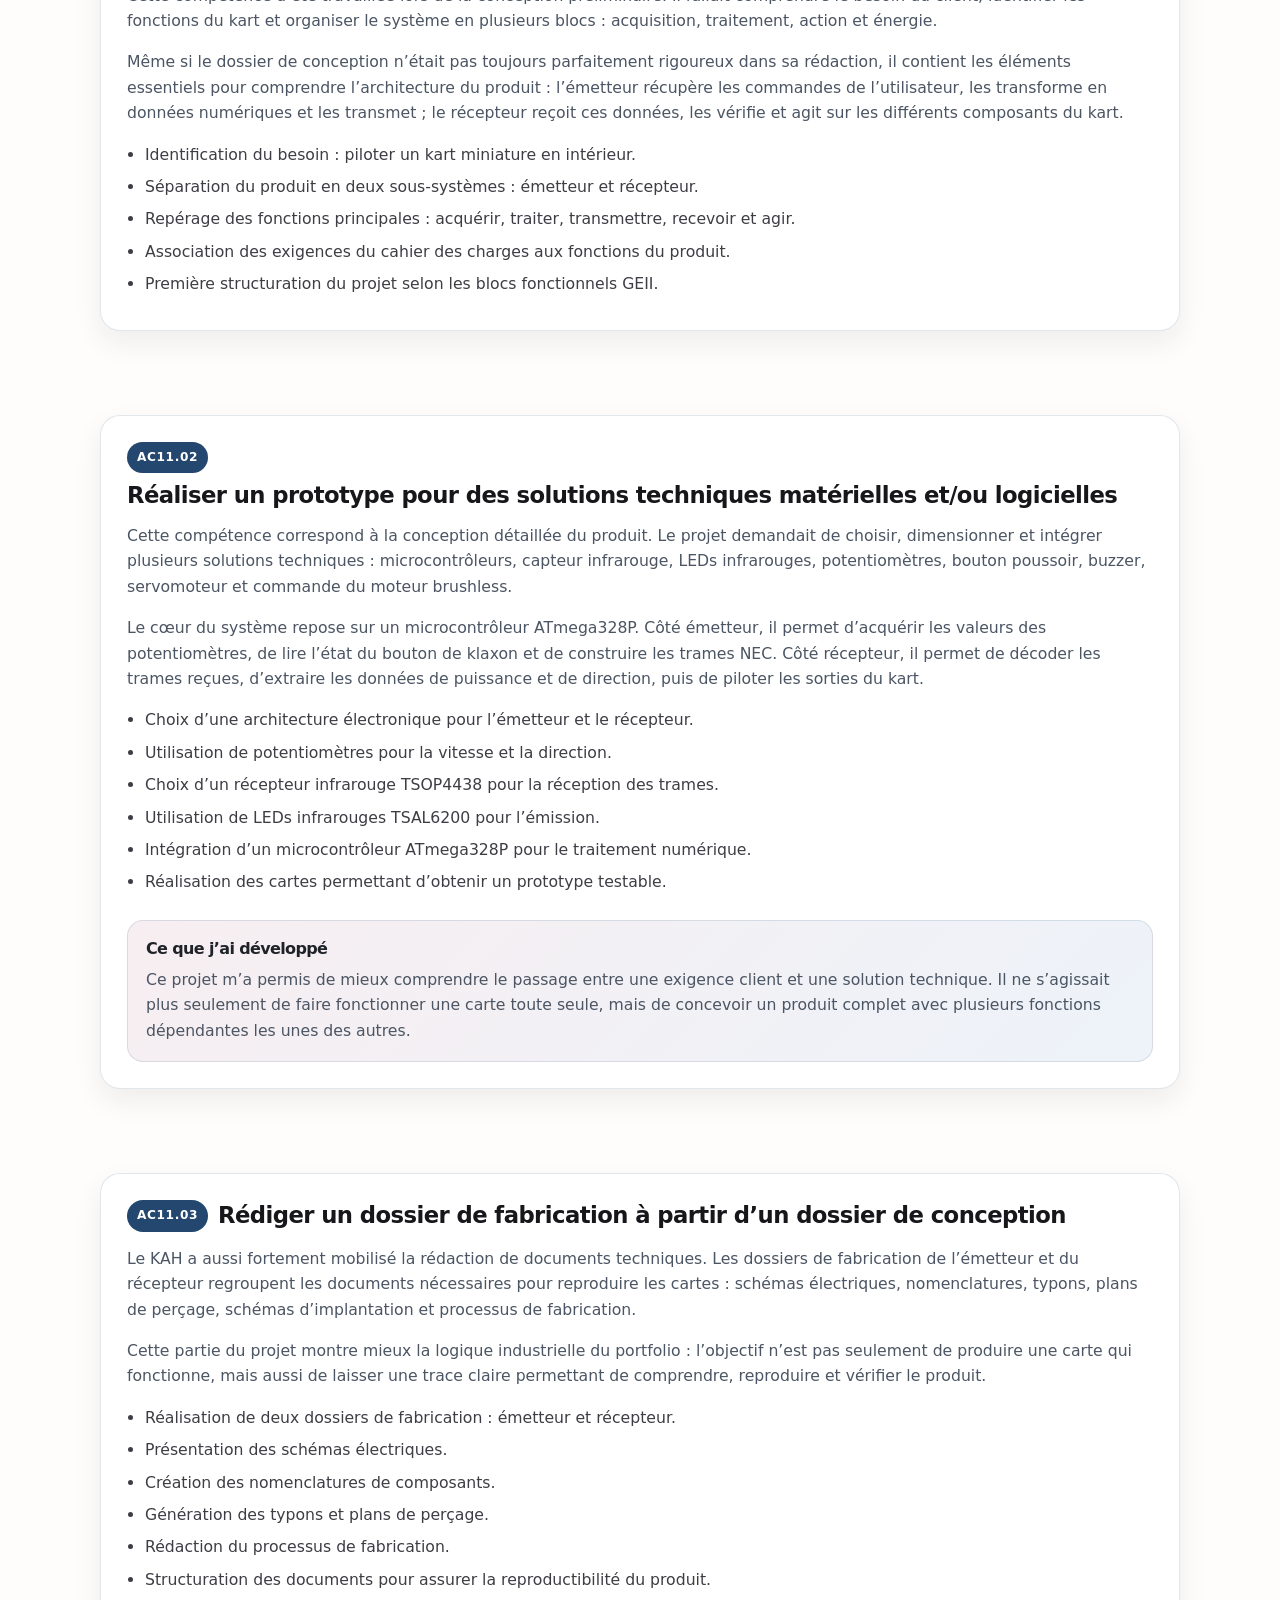
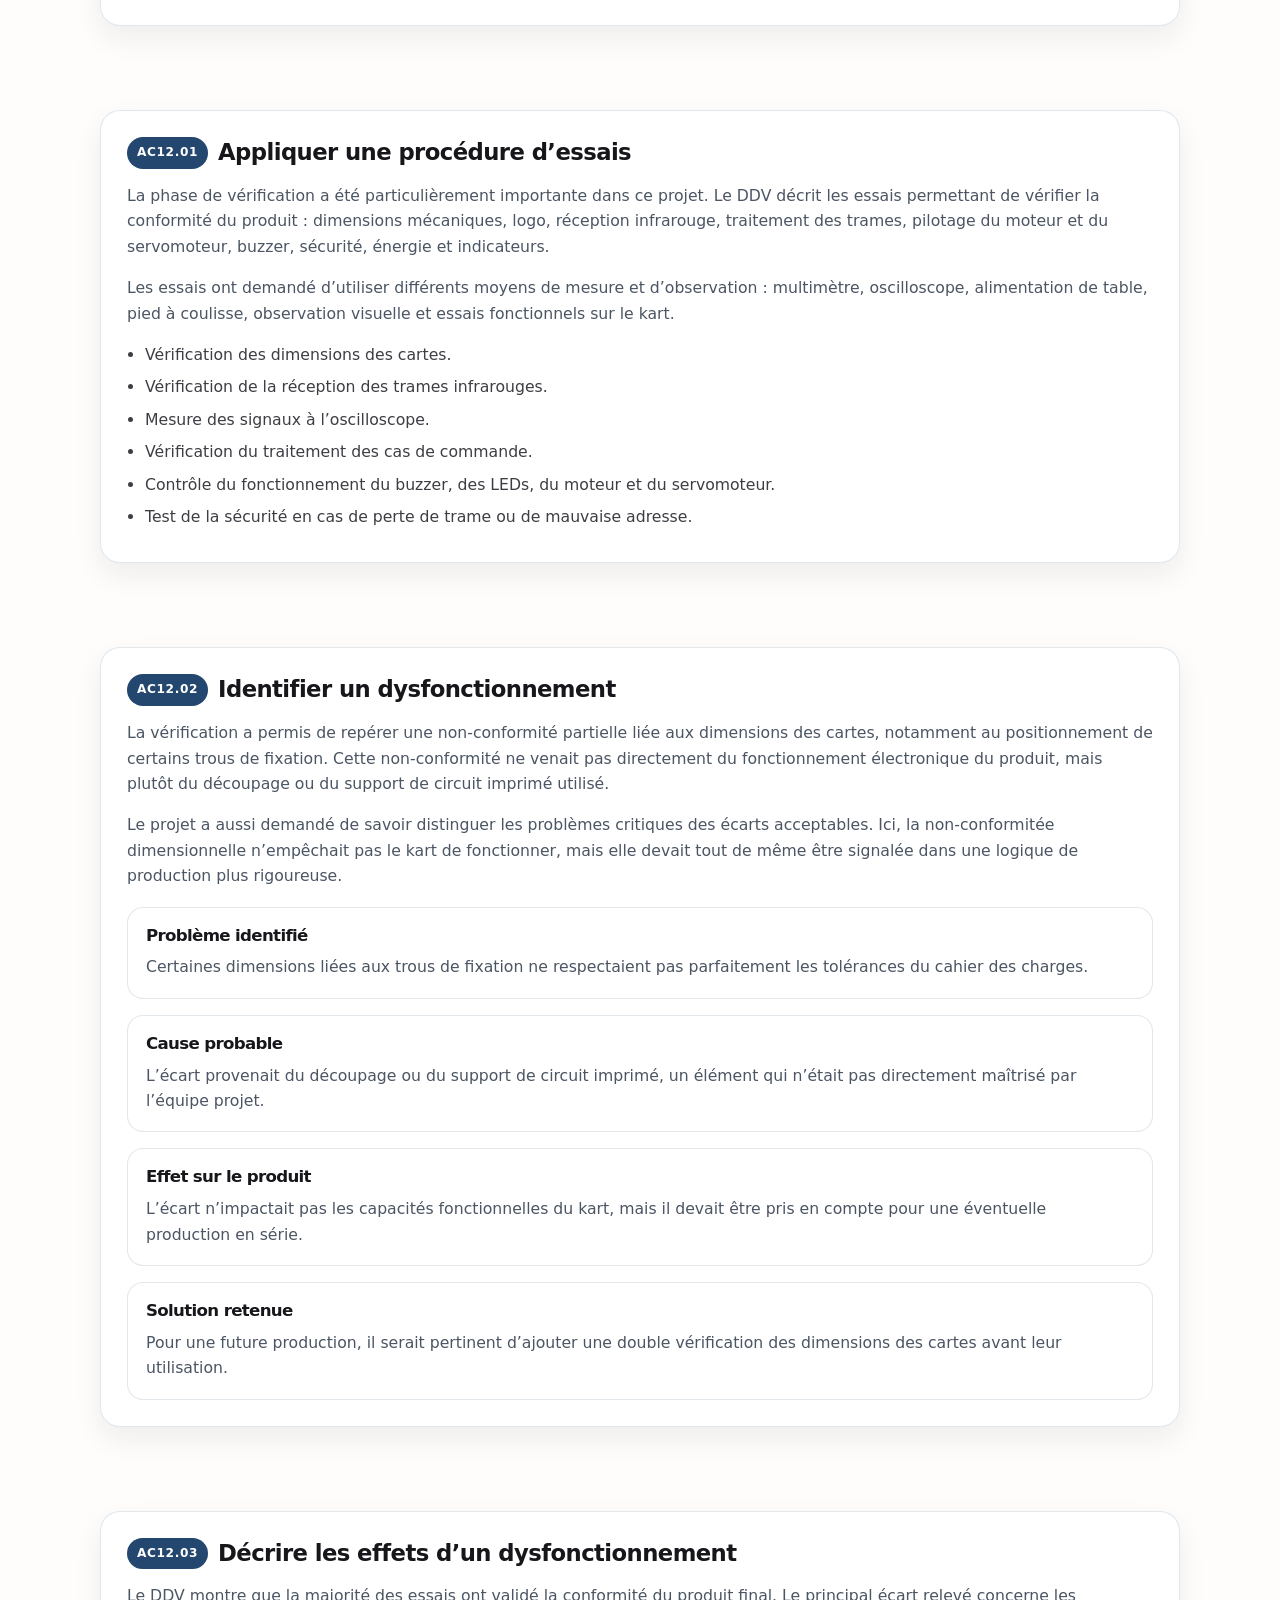
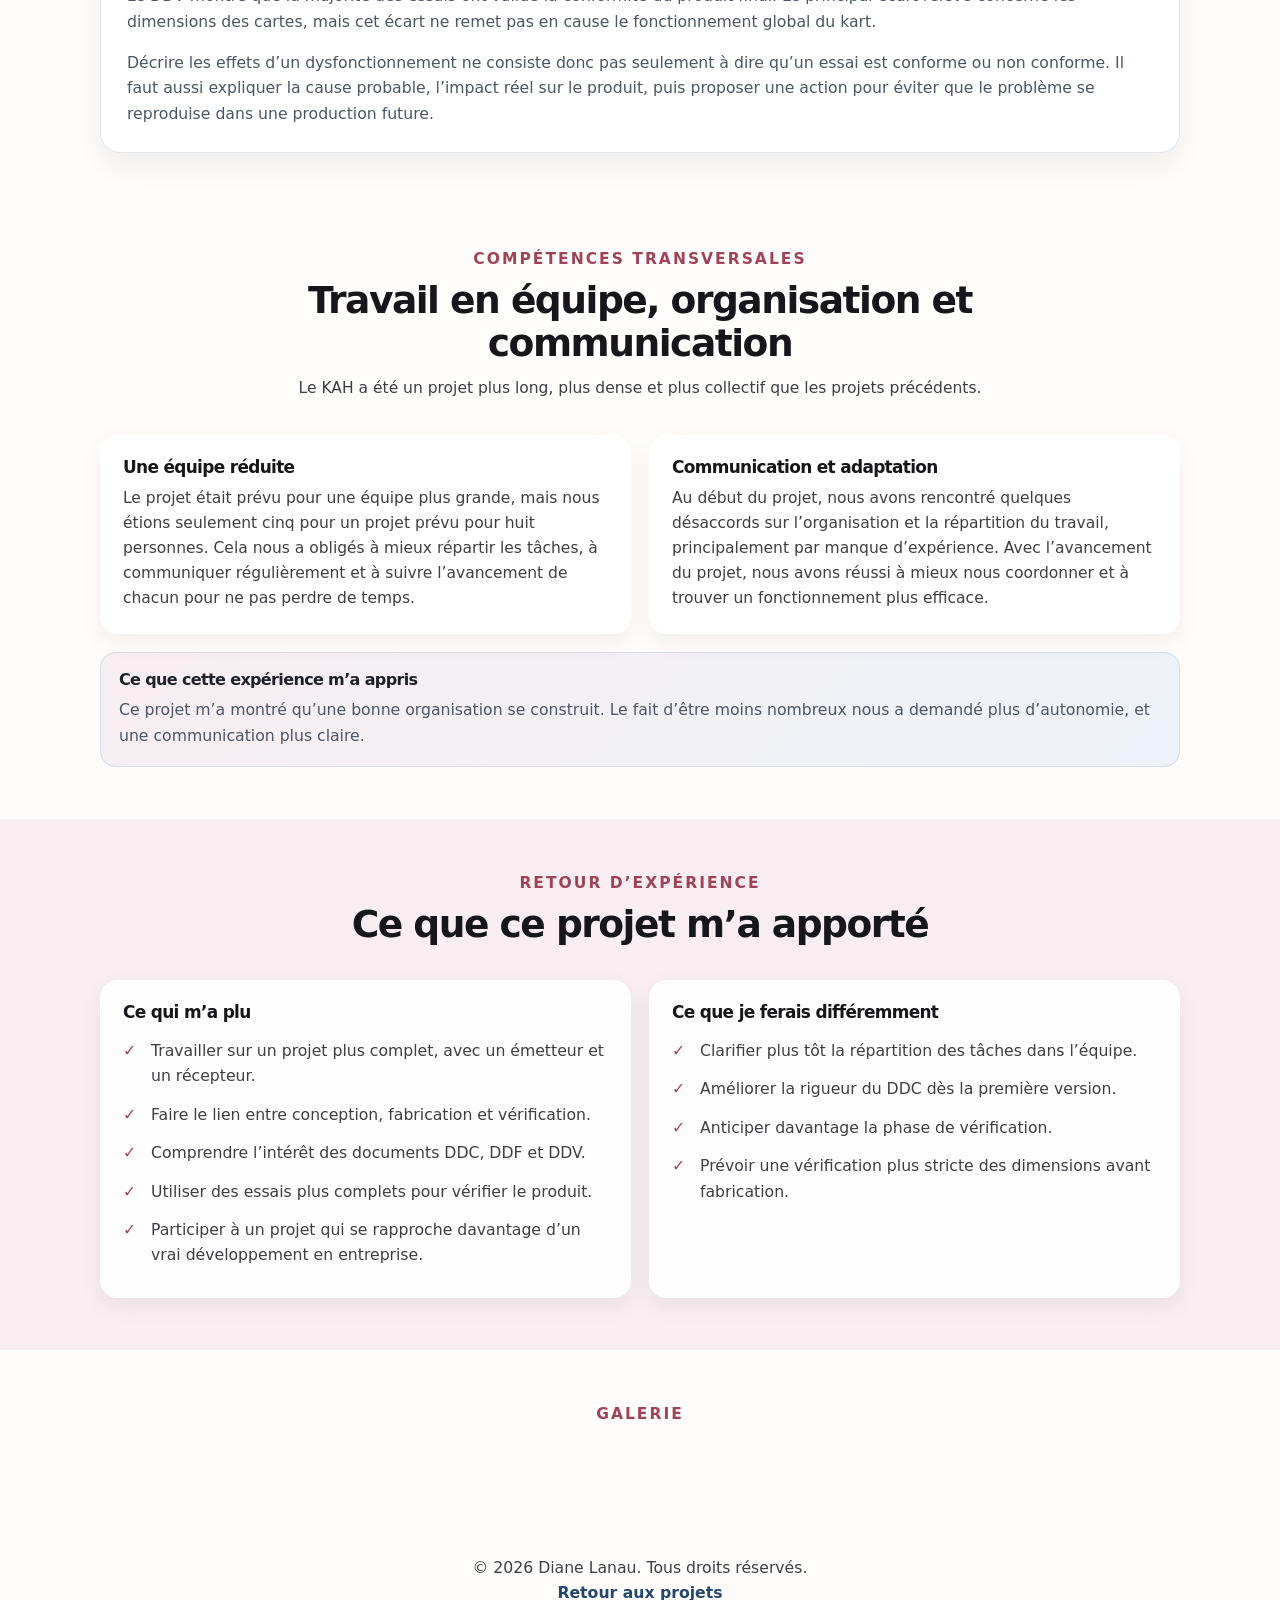
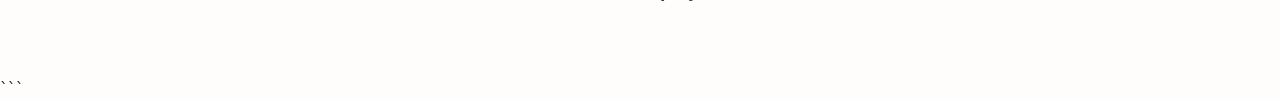
==== commit 701680f4: "Update fmt.Println message from 'Hello' to 'Goodbye'" ====
--- a/pages/projet-kah.html
+++ b/pages/projet-kah.html
@@ -387,7 +387,7 @@
           <p>
             Un projet complet réalisé en équipe de cinq, autour d’un kart miniature piloté par liaison infrarouge.
             L’objectif était de concevoir un émetteur, un récepteur et l’ensemble des documents techniques
-            permettant de justifier le fonctionnement du produit final.
+           afin de produire un kart miniature.
           </p>
 
           <div class="hero-actions">
@@ -403,13 +403,7 @@
         />
       </div>
 
-      <div class="container summary-grid reveal">
-        <div class="summary-card">Équipe de 5</div>
-        <div class="summary-card">Projet prévu pour 8</div>
-        <div class="summary-card">Émetteur / récepteur</div>
-        <div class="summary-card">Liaison infrarouge NEC</div>
-        <div class="summary-card">DDC · DDF · DDV</div>
-      </div>
+    
     </section>
 
     <!-- =========================
@@ -421,10 +415,7 @@
           <span class="number">1</span>
           <p class="eyebrow">Présentation</p>
           <h2>Comprendre le projet</h2>
-          <p>
-            Cette partie présente le contexte général, le produit à développer
-            et la logique émetteur-récepteur du kart.
-          </p>
+        
         </aside>
 
         <div class="case-content">
@@ -468,11 +459,7 @@
             </p>
           </article>
 
-          <article class="card">
-            <h3>Images à ajouter dans cette section</h3>
-
-            
-          </article>
+         
         </div>
       </div>
     </section>
@@ -511,15 +498,7 @@
             </ul>
           </div>
 
-          <div class="evidence-box">
-            <h3>Ce que ce projet montre</h3>
-
-            <p>
-              Le KAH montre une progression importante par rapport aux projets précédents : le système est plus vaste,
-              les blocs sont plus nombreux et la conception demande de relier mécanique, électronique, informatique
-              et vérification dans un même projet.
-            </p>
-          </div>
+          
 
          
         </article>
@@ -566,7 +545,7 @@
 
             <p>
               Ce projet m’a permis de mieux comprendre le passage entre une exigence client et une solution technique.
-              Il ne s’agissait plus seulement de faire fonctionner une carte isolée, mais de concevoir un produit complet
+              Il ne s’agissait plus seulement de faire fonctionner une carte toute seule, mais de concevoir un produit complet
               avec plusieurs fonctions dépendantes les unes des autres.
             </p>
           </div>
@@ -611,15 +590,7 @@
             </ul>
           </div>
 
-          <div class="evidence-box">
-            <h3>Ce que ce projet montre</h3>
-
-            <p>
-              Contrairement au projet Rafale, le KAH permet de montrer une vraie progression dans la documentation :
-              le projet contient un DDC, deux DDF et un DDV complet, ce qui en fait un bon exemple de démarche projet
-              structurée.
-            </p>
-          </div>
+        
 
           
         </article>
@@ -660,15 +631,7 @@
             </ul>
           </div>
 
-          <div class="evidence-box">
-            <h3>Exemple d’essai</h3>
-
-            <p>
-              Pour vérifier le traitement récepteur, plusieurs cas de commande ont été testés afin d’observer
-              les valeurs de sortie attendues : puissance minimale ou maximale du brushless, position du servomoteur,
-              état du buzzer et état de la LED bleue.
-            </p>
-          </div>
+          
 
           
         </article>
@@ -769,15 +732,7 @@
             </p>
           </div>
 
-          <div class="evidence-box">
-            <h3>Analyse du dysfonctionnement</h3>
-
-            <p>
-              La non-conformité dimensionnelle est importante à signaler dans le dossier, mais elle n’empêche pas
-              le lancement du produit. Elle devient surtout un point de vigilance pour améliorer le contrôle qualité
-              lors d’une production en série.
-            </p>
-          </div>
+         
         </article>
       </div>
     </section>
@@ -823,9 +778,8 @@
           <h3>Ce que cette expérience m’a appris</h3>
 
           <p>
-            Ce projet m’a montré qu’une bonne organisation ne vient pas toujours immédiatement. Elle se construit avec
-            les contraintes, les échanges et les ajustements. Le fait d’être moins nombreux nous a demandé plus d’autonomie,
-            plus de polyvalence et une communication plus claire.
+            Ce projet m’a montré qu’une bonne organisation se construit.  Le fait d’être moins nombreux nous a demandé plus d’autonomie,
+            et une communication plus claire.
           </p>
         </div>
       </div>
@@ -849,9 +803,9 @@
             <ul class="action-list">
               <li>Travailler sur un projet plus complet, avec un émetteur et un récepteur.</li>
               <li>Faire le lien entre conception, fabrication et vérification.</li>
-              <li>Comprendre l’intérêt des documents DDC, DDF et DDV dans une démarche qualité.</li>
-              <li>Utiliser des essais réels pour vérifier le comportement du produit.</li>
-              <li>Participer à un projet qui se rapproche davantage d’un vrai développement produit.</li>
+              <li>Comprendre l’intérêt des documents DDC, DDF et DDV.</li>
+              <li>Utiliser des essais plus complets pour vérifier le  produit.</li>
+              <li>Participer à un projet qui se rapproche davantage d’un vrai développement en entreprise.</li>
             </ul>
           </article>
 
@@ -860,7 +814,6 @@
 
             <ul class="action-list">
               <li>Clarifier plus tôt la répartition des tâches dans l’équipe.</li>
-              <li>Mettre en place un suivi plus régulier des livrables.</li>
               <li>Améliorer la rigueur du DDC dès la première version.</li>
               <li>Anticiper davantage la phase de vérification.</li>
               <li>Prévoir une vérification plus stricte des dimensions avant fabrication.</li>
@@ -896,4 +849,4 @@
 </body>
 </html>
 
-```+```
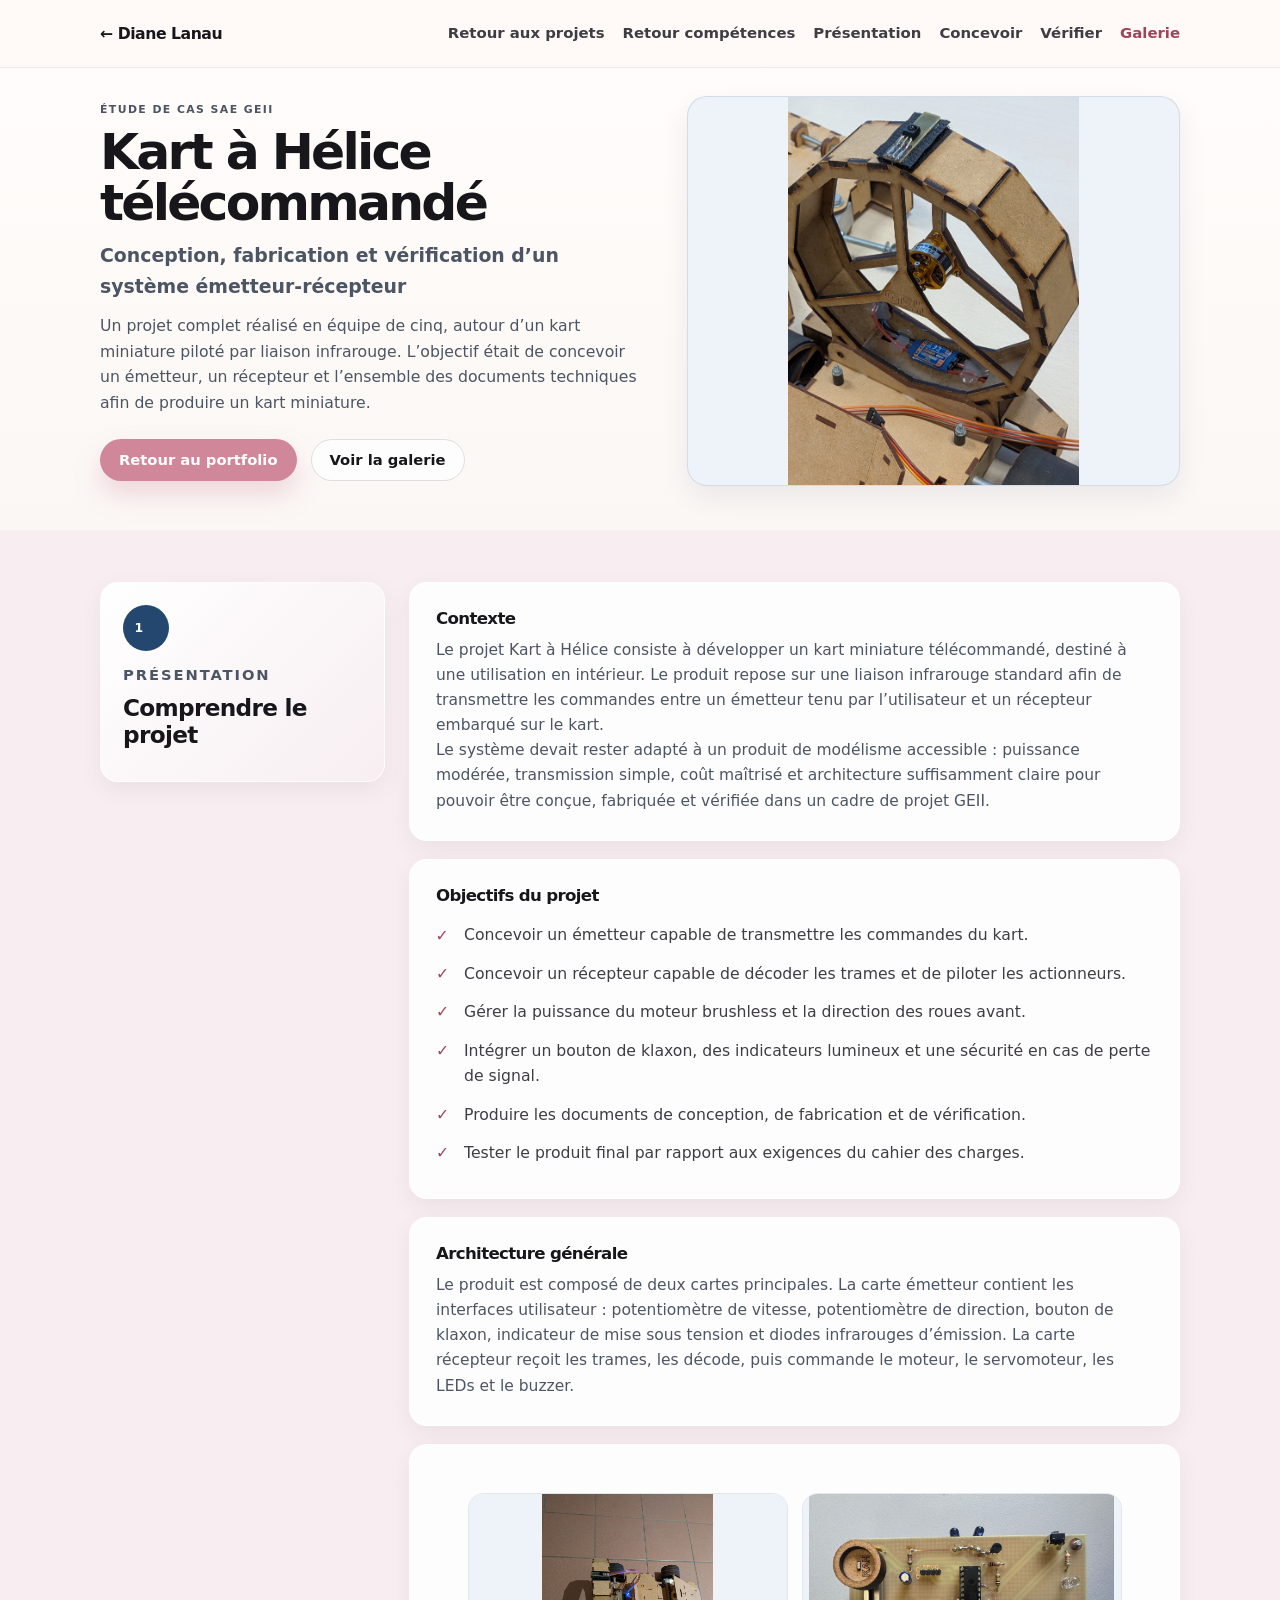
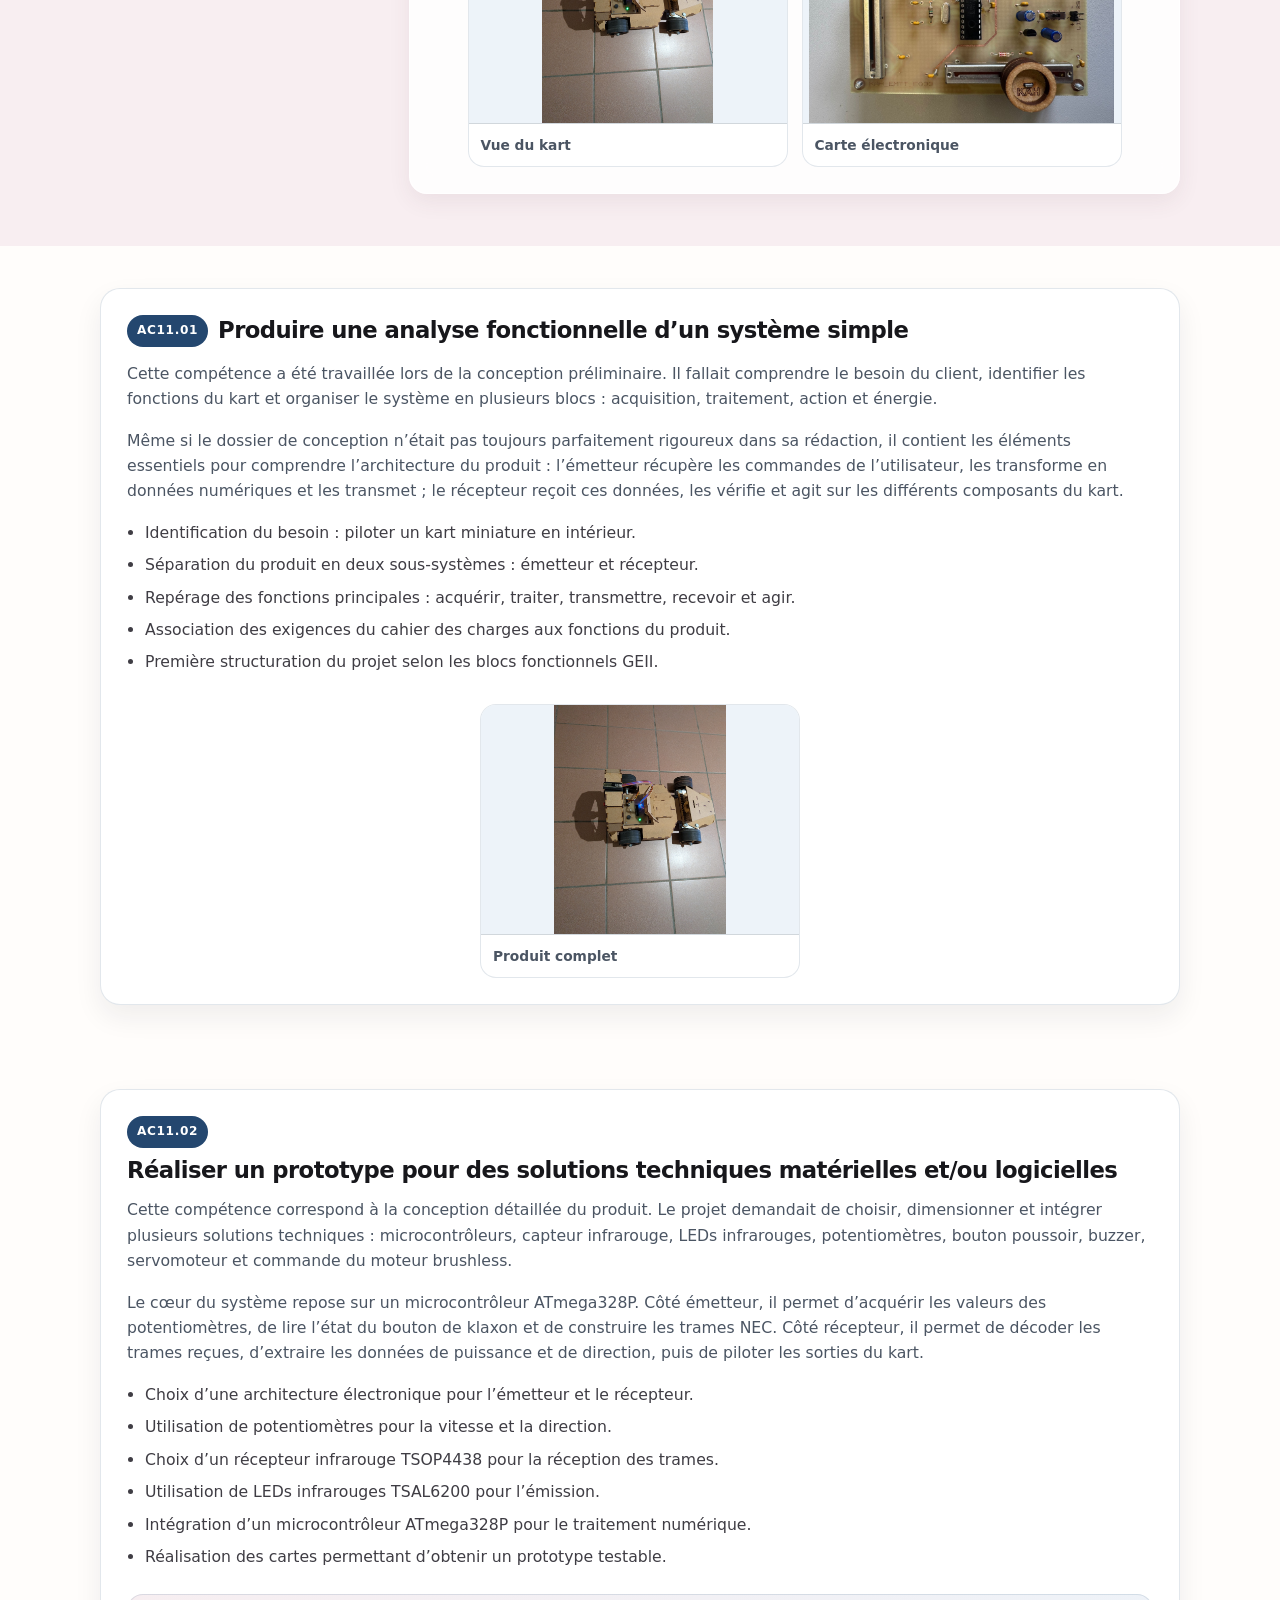
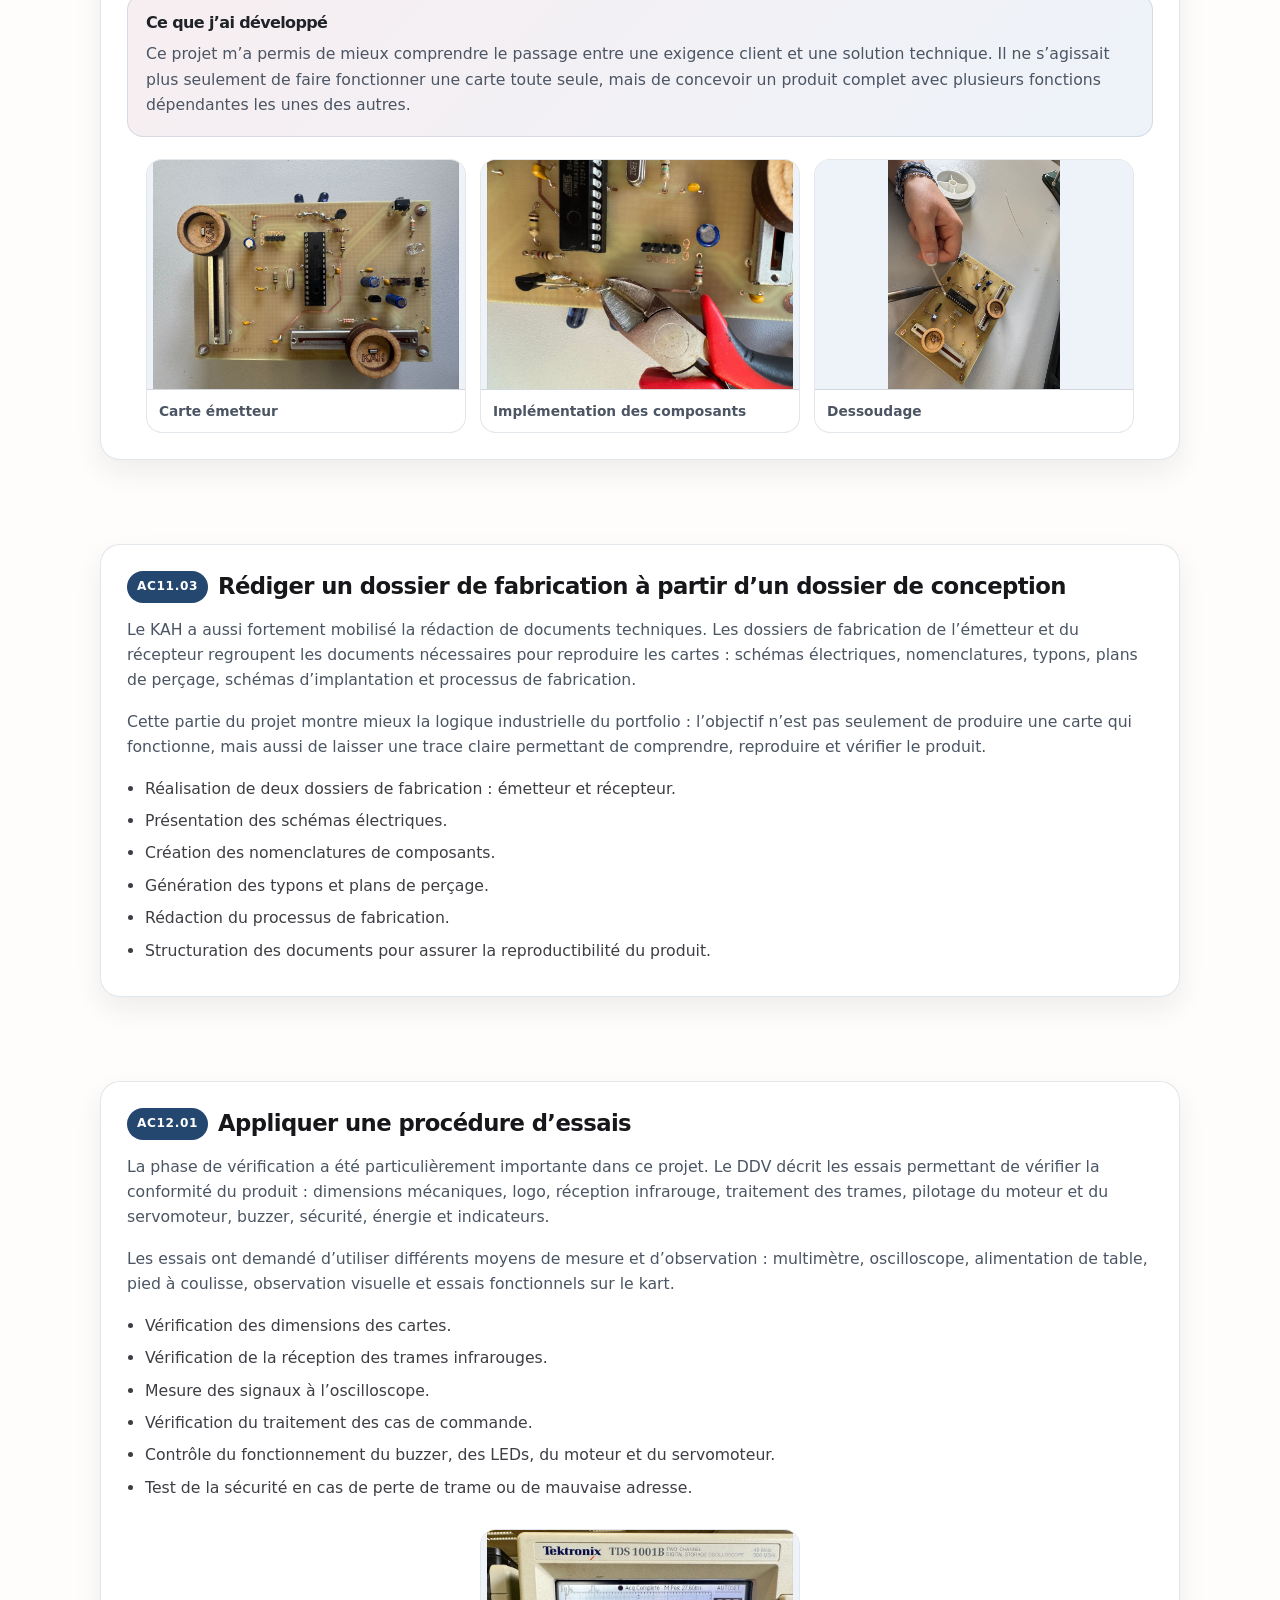
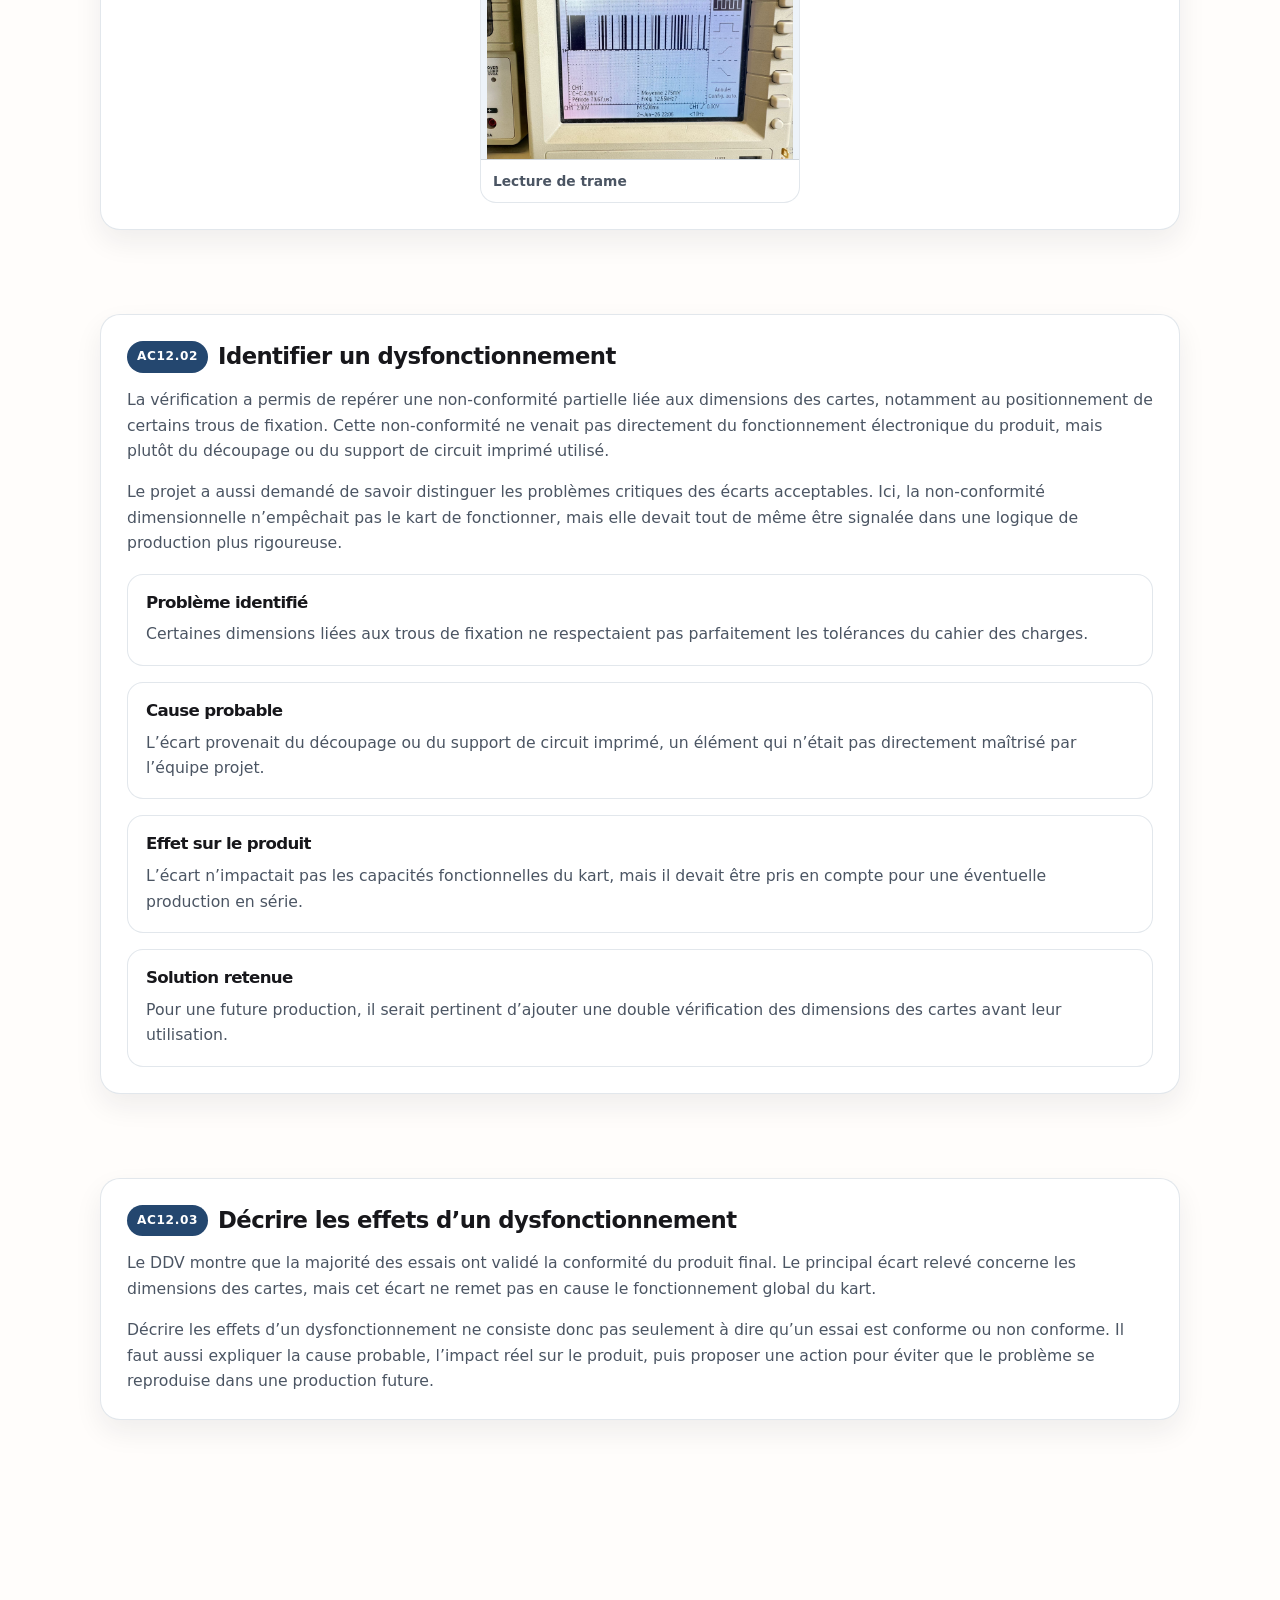
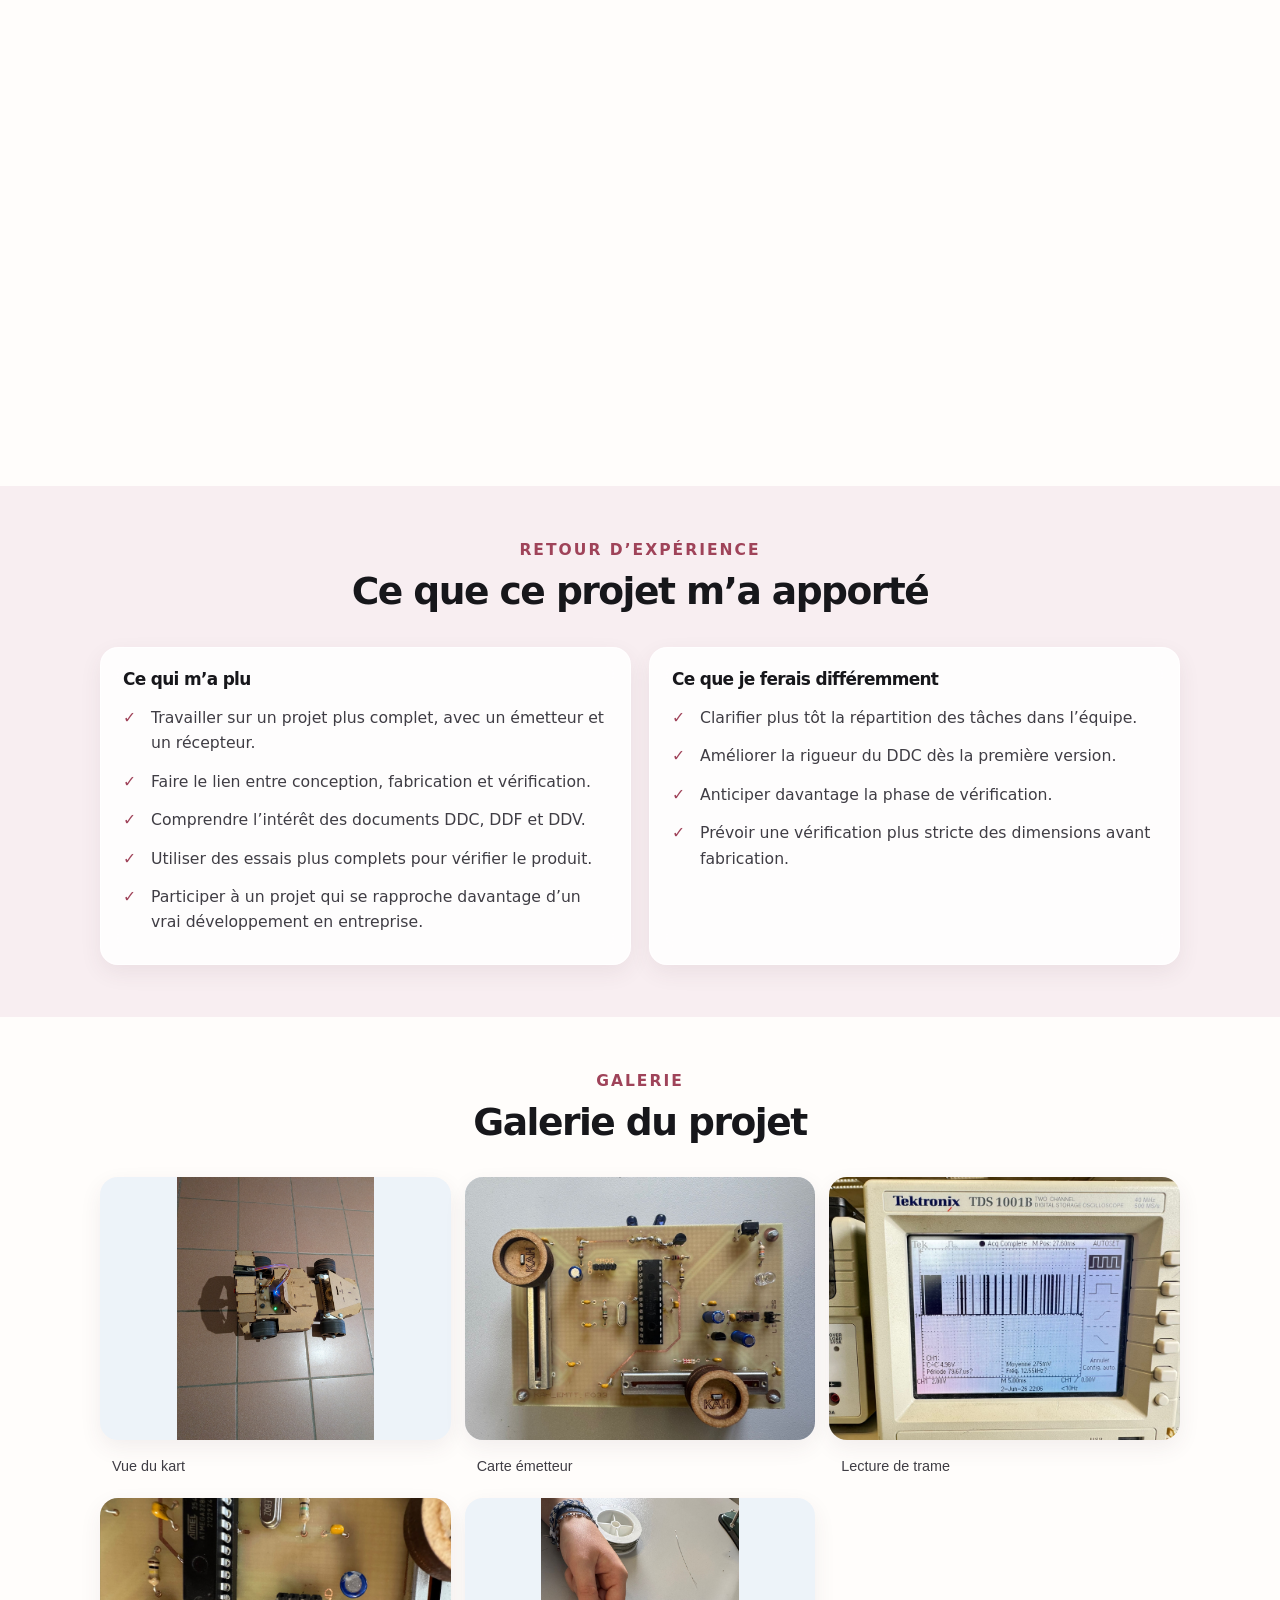
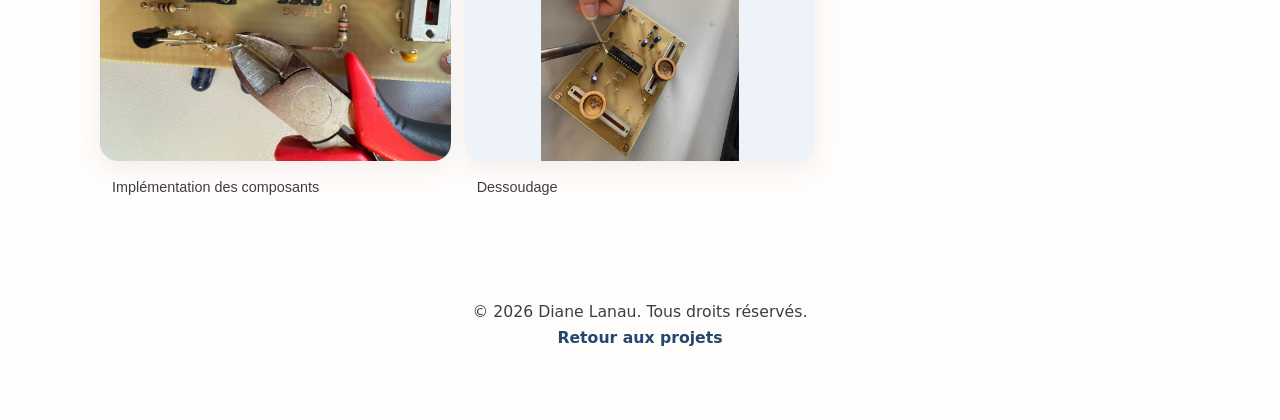
==== commit 1e8eb710: "Mise à jour du portfolio" ====
--- a/pages/projet-kah.html
+++ b/pages/projet-kah.html
@@ -56,14 +56,21 @@
       color: var(--texte-secondaire);
     }
 
-    .project-cover {
-      border-radius: var(--radius-grand);
-      border: 1px solid var(--bordure);
-      box-shadow: var(--ombre);
-      max-height: 390px;
-      object-fit: cover;
-      width: 100%;
-    }
+    .project-cover {
+      border-radius: var(--radius-grand);
+      border: 1px solid var(--bordure);
+      box-shadow: var(--ombre);
+      aspect-ratio: 16 / 10;
+      height: clamp(240px, 32vw, 390px);
+      object-fit: cover;
+      width: 100%;
+    }
+
+    .project-cover.full-media {
+      object-fit: contain;
+      object-position: center;
+      background: var(--bleu-geii-clair);
+    }
 
     .summary-grid {
       margin-top: 30px;
@@ -243,28 +250,48 @@
       background: #fff;
     }
 
-    .image-row,
-    .image-suggestions {
-      display: grid;
-      grid-template-columns: repeat(3, minmax(0, 1fr));
-      gap: 14px;
-      margin-top: 22px;
-    }
-
-    .photo-slot {
-      margin: 0;
-      border-radius: var(--radius-moyen);
-      overflow: hidden;
-      border: 1px solid var(--bordure);
-      background: #fff;
-    }
+    .image-row,
+    .image-suggestions {
+      display: grid;
+      grid-template-columns: repeat(3, minmax(0, 1fr));
+      gap: 14px;
+      margin-top: 22px;
+    }
+
+    .image-row.centered-media,
+    .image-suggestions.centered-media {
+      grid-template-columns: repeat(auto-fit, minmax(220px, 320px));
+      justify-content: center;
+    }
+
+    .photo-slot {
+      margin: 0;
+      border-radius: var(--radius-moyen);
+      overflow: hidden;
+      border: 1px solid var(--bordure);
+      background: #fff;
+      cursor: pointer;
+    }
 
     .photo-slot img {
       display: block;
       width: 100%;
-      height: 150px;
-      object-fit: cover;
-    }
+      height: 150px;
+      object-fit: cover;
+    }
+
+    .photo-slot.full-media img {
+      height: 230px;
+      object-fit: contain;
+      object-position: center;
+      background: var(--bleu-geii-clair);
+    }
+
+    .gallery-item.full-media img {
+      object-fit: contain;
+      object-position: center;
+      background: var(--bleu-geii-clair);
+    }
 
     .photo-slot figcaption {
       padding: 10px 12px;
@@ -396,11 +423,11 @@
           </div>
         </div>
 
-        <img
-          class="project-cover"
-          src="../assets/images/photos/project-kart-card.jpg"
-          alt="Image principale du projet Kart à Hélice"
-        />
+        <img
+          class="project-cover full-media"
+          src="../assets/images/photos/project-kart-card.jpg"
+          alt="Image principale du projet Kart à Hélice"
+        />
       </div>
 
     
@@ -448,21 +475,33 @@
             </ul>
           </article>
 
-          <article class="card">
-            <h3>Architecture générale</h3>
+          <article class="card">
+            <h3>Architecture générale</h3>
 
             <p>
               Le produit est composé de deux cartes principales. La carte émetteur contient les interfaces utilisateur :
               potentiomètre de vitesse, potentiomètre de direction, bouton de klaxon, indicateur de mise sous tension
               et diodes infrarouges d’émission. La carte récepteur reçoit les trames, les décode, puis commande
-              le moteur, le servomoteur, les LEDs et le buzzer.
-            </p>
-          </article>
-
-         
-        </div>
-      </div>
-    </section>
+              le moteur, le servomoteur, les LEDs et le buzzer.
+            </p>
+          </article>
+
+          <article class="card">
+            <div class="image-row centered-media">
+              <figure class="photo-slot full-media">
+                <img src="../assets/images/photos/kah-vue-kart.jpg" alt="Vue du kart à hélice" />
+                <figcaption>Vue du kart</figcaption>
+              </figure>
+
+              <figure class="photo-slot full-media">
+                <img src="../assets/images/photos/kah-carte-emetteur-180.jpg" alt="Carte électronique du kart à hélice" />
+                <figcaption>Carte électronique</figcaption>
+              </figure>
+            </div>
+          </article>
+        </div>
+      </div>
+    </section>
 
     <!-- =========================
          AC11.01
@@ -498,12 +537,15 @@
             </ul>
           </div>
 
-          
-
-         
-        </article>
-      </div>
-    </section>
+          <div class="image-row centered-media">
+            <figure class="photo-slot full-media">
+              <img src="../assets/images/photos/kah-vue-kart.jpg" alt="Kart miniature et architecture générale" />
+              <figcaption>Produit complet</figcaption>
+            </figure>
+          </div>
+        </article>
+      </div>
+    </section>
 
     <!-- =========================
          AC11.02
@@ -550,10 +592,25 @@
             </p>
           </div>
 
-          
-        </article>
-      </div>
-    </section>
+          <div class="image-row centered-media">
+            <figure class="photo-slot full-media">
+              <img src="../assets/images/photos/kah-carte-emetteur-180.jpg" alt="Carte émetteur du kart à hélice" />
+              <figcaption>Carte émetteur</figcaption>
+            </figure>
+
+            <figure class="photo-slot full-media">
+              <img src="../assets/images/photos/kah-controle-carte.jpg" alt="Implémentation des composants du kart" />
+              <figcaption>Implémentation des composants</figcaption>
+            </figure>
+
+            <figure class="photo-slot full-media">
+              <img src="../assets/images/photos/kah-assemblage.jpg" alt="Dessoudage sur le prototype du kart" />
+              <figcaption>Dessoudage</figcaption>
+            </figure>
+          </div>
+        </article>
+      </div>
+    </section>
 
     <!-- =========================
          AC11.03
@@ -590,12 +647,9 @@
             </ul>
           </div>
 
-        
-
-          
-        </article>
-      </div>
-    </section>
+        </article>
+      </div>
+    </section>
 
     <!-- =========================
          AC12.01
@@ -631,12 +685,15 @@
             </ul>
           </div>
 
-          
-
-          
-        </article>
-      </div>
-    </section>
+          <div class="image-row centered-media">
+            <figure class="photo-slot full-media">
+              <img src="../assets/images/photos/kah-oscilloscope.jpg" alt="Lecture de trame à l'oscilloscope pendant les essais" />
+              <figcaption>Lecture de trame</figcaption>
+            </figure>
+          </div>
+        </article>
+      </div>
+    </section>
 
     <!-- =========================
          AC12.02
@@ -659,7 +716,7 @@
 
             <p>
               Le projet a aussi demandé de savoir distinguer les problèmes critiques des écarts acceptables.
-              Ici, la non-conformitée dimensionnelle n’empêchait pas le kart de fonctionner, mais elle devait
+              Ici, la non-conformité dimensionnelle n’empêchait pas le kart de fonctionner, mais elle devait
               tout de même être signalée dans une logique de production plus rigoureuse.
             </p>
           </div>
@@ -702,10 +759,9 @@
             </article>
           </div>
 
-          
-        </article>
-      </div>
-    </section>
+        </article>
+      </div>
+    </section>
 
     <!-- =========================
          AC12.03
@@ -732,10 +788,9 @@
             </p>
           </div>
 
-         
-        </article>
-      </div>
-    </section>
+        </article>
+      </div>
+    </section>
 
     <!-- =========================
          COMPÉTENCES TRANSVERSALES
@@ -828,16 +883,39 @@
     ========================== -->
     <section class="case-section" id="galerie">
       <div class="container reveal">
-        <div class="section-heading center">
-          <p class="eyebrow">Galerie</p>
-
-        
-
-         
-        </div>
-
-      </div>
-    </section>
+        <div class="section-heading center">
+          <p class="eyebrow">Galerie</p>
+          <h2>Galerie du projet</h2>
+        </div>
+
+        <div class="gallery">
+          <button class="gallery-item full-media">
+            <img src="../assets/images/photos/kah-vue-kart.jpg" alt="Vue du kart à hélice" />
+            <span>Vue du kart</span>
+          </button>
+
+          <button class="gallery-item full-media">
+            <img src="../assets/images/photos/kah-carte-emetteur-180.jpg" alt="Carte émetteur du kart" />
+            <span>Carte émetteur</span>
+          </button>
+
+          <button class="gallery-item">
+            <img src="../assets/images/photos/kah-oscilloscope.jpg" alt="Lecture de trame à l'oscilloscope" />
+            <span>Lecture de trame</span>
+          </button>
+
+          <button class="gallery-item full-media">
+            <img src="../assets/images/photos/kah-controle-carte.jpg" alt="Implémentation des composants" />
+            <span>Implémentation des composants</span>
+          </button>
+
+          <button class="gallery-item full-media">
+            <img src="../assets/images/photos/kah-assemblage.jpg" alt="Dessoudage sur le prototype" />
+            <span>Dessoudage</span>
+          </button>
+        </div>
+      </div>
+    </section>
   </main>
 
   <footer class="page-footer">
@@ -846,7 +924,5 @@
       <p><a href="../index.html#projets">Retour aux projets</a></p>
     </div>
   </footer>
-</body>
-</html>
-
-```
+</body>
+</html>
--- a/style.css
+++ b/style.css
@@ -1244,6 +1244,11 @@
   border-radius: 18px;
 }
 
+.about-portrait img {
+  aspect-ratio: 3 / 2;
+  object-position: 50% 6%;
+}
+
 .project-cover {
   aspect-ratio: 16 / 10;
   border-radius: 20px;
